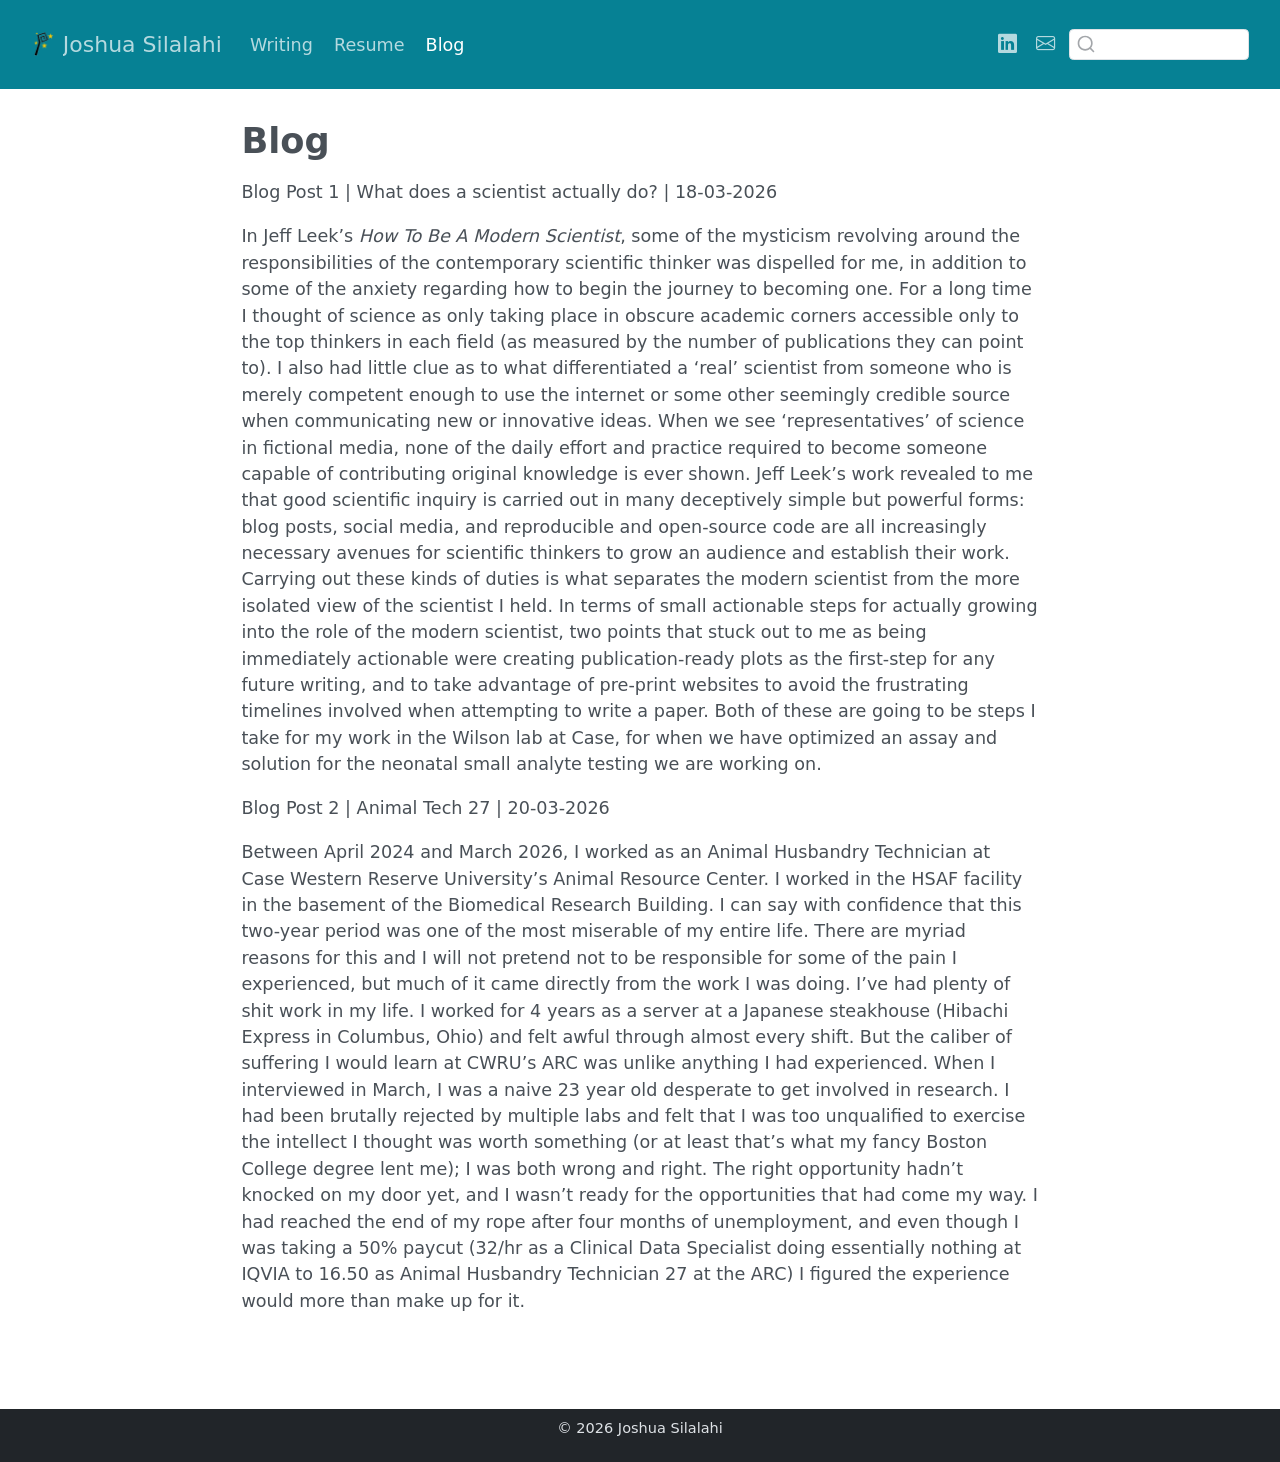
==== docs/blog/index.html @ ff34872b "updating blog test 2" ====
<!DOCTYPE html>
<html xmlns="http://www.w3.org/1999/xhtml" lang="en" xml:lang="en"><head>

<meta charset="utf-8">
<meta name="generator" content="quarto-1.8.25">

<meta name="viewport" content="width=device-width, initial-scale=1.0, user-scalable=yes">


<title>Blog – Joshua Silalahi</title>
<style>
code{white-space: pre-wrap;}
span.smallcaps{font-variant: small-caps;}
div.columns{display: flex; gap: min(4vw, 1.5em);}
div.column{flex: auto; overflow-x: auto;}
div.hanging-indent{margin-left: 1.5em; text-indent: -1.5em;}
ul.task-list{list-style: none;}
ul.task-list li input[type="checkbox"] {
  width: 0.8em;
  margin: 0 0.8em 0.2em -1em; /* quarto-specific, see https://github.com/quarto-dev/quarto-cli/issues/4556 */ 
  vertical-align: middle;
}
</style>


<script src="../site_libs/quarto-nav/quarto-nav.js"></script>
<script src="../site_libs/clipboard/clipboard.min.js"></script>
<script src="../site_libs/quarto-search/autocomplete.umd.js"></script>
<script src="../site_libs/quarto-search/fuse.min.js"></script>
<script src="../site_libs/quarto-search/quarto-search.js"></script>
<meta name="quarto:offset" content="../">
<link href="../img/favicon.png" rel="icon" type="image/png">
<script src="../site_libs/quarto-html/quarto.js" type="module"></script>
<script src="../site_libs/quarto-html/tabsets/tabsets.js" type="module"></script>
<script src="../site_libs/quarto-html/axe/axe-check.js" type="module"></script>
<script src="../site_libs/quarto-html/popper.min.js"></script>
<script src="../site_libs/quarto-html/tippy.umd.min.js"></script>
<script src="../site_libs/quarto-html/anchor.min.js"></script>
<link href="../site_libs/quarto-html/tippy.css" rel="stylesheet">
<link href="../site_libs/quarto-html/quarto-syntax-highlighting-7b89279ff1a6dce999919e0e67d4d9ec.css" rel="stylesheet" id="quarto-text-highlighting-styles">
<script src="../site_libs/bootstrap/bootstrap.min.js"></script>
<link href="../site_libs/bootstrap/bootstrap-icons.css" rel="stylesheet">
<link href="../site_libs/bootstrap/bootstrap-4ec4d6cd9098cdb80ef8710494fec32c.min.css" rel="stylesheet" append-hash="true" id="quarto-bootstrap" data-mode="light">
<script id="quarto-search-options" type="application/json">{
  "location": "navbar",
  "copy-button": false,
  "collapse-after": 3,
  "panel-placement": "end",
  "type": "textbox",
  "limit": 50,
  "keyboard-shortcut": [
    "f",
    "/",
    "s"
  ],
  "language": {
    "search-no-results-text": "No results",
    "search-matching-documents-text": "matching documents",
    "search-copy-link-title": "Copy link to search",
    "search-hide-matches-text": "Hide additional matches",
    "search-more-match-text": "more match in this document",
    "search-more-matches-text": "more matches in this document",
    "search-clear-button-title": "Clear",
    "search-text-placeholder": "",
    "search-detached-cancel-button-title": "Cancel",
    "search-submit-button-title": "Submit",
    "search-label": "Search"
  }
}</script>


</head>

<body class="nav-fixed fullcontent quarto-light">

<div id="quarto-search-results"></div>
  <header id="quarto-header" class="headroom fixed-top">
    <nav class="navbar navbar-expand-lg " data-bs-theme="dark">
      <div class="navbar-container container-fluid">
      <div class="navbar-brand-container mx-auto">
    <a href="../index.html" class="navbar-brand navbar-brand-logo">
    <img src="../img/logo.png" alt="" class="navbar-logo light-content">
    <img src="../img/logo.png" alt="" class="navbar-logo dark-content">
    </a>
    <a class="navbar-brand" href="../index.html">
    <span class="navbar-title">Joshua Silalahi</span>
    </a>
  </div>
            <div id="quarto-search" class="" title="Search"></div>
          <button class="navbar-toggler" type="button" data-bs-toggle="collapse" data-bs-target="#navbarCollapse" aria-controls="navbarCollapse" role="menu" aria-expanded="false" aria-label="Toggle navigation" onclick="if (window.quartoToggleHeadroom) { window.quartoToggleHeadroom(); }">
  <span class="navbar-toggler-icon"></span>
</button>
          <div class="collapse navbar-collapse" id="navbarCollapse">
            <ul class="navbar-nav navbar-nav-scroll me-auto">
  <li class="nav-item">
    <a class="nav-link" href="../writing/index.html"> 
<span class="menu-text">Writing</span></a>
  </li>  
  <li class="nav-item">
    <a class="nav-link" href="../cv/index.html"> 
<span class="menu-text">Resume</span></a>
  </li>  
  <li class="nav-item">
    <a class="nav-link active" href="../blog/index.html" aria-current="page"> 
<span class="menu-text">Blog</span></a>
  </li>  
</ul>
            <ul class="navbar-nav navbar-nav-scroll ms-auto">
  <li class="nav-item compact">
    <a class="nav-link" href="https://www.linkedin.com/in/josh-writes/"> <i class="bi bi-linkedin" role="img">
</i> 
<span class="menu-text"></span></a>
  </li>  
  <li class="nav-item compact">
    <a class="nav-link" href="mailto:jj.silalahi21@gmail.com"> <i class="bi bi-envelope" role="img" aria-label="email">
</i> 
<span class="menu-text"></span></a>
  </li>  
</ul>
          </div> <!-- /navcollapse -->
            <div class="quarto-navbar-tools">
</div>
      </div> <!-- /container-fluid -->
    </nav>
</header>
<!-- content -->
<div id="quarto-content" class="quarto-container page-columns page-rows-contents page-layout-article page-navbar">
<!-- sidebar -->
<!-- margin-sidebar -->
    
<!-- main -->
<main class="content" id="quarto-document-content">

<header id="title-block-header" class="quarto-title-block default">
<div class="quarto-title">
<h1 class="title">Blog</h1>
</div>



<div class="quarto-title-meta">

    
  
    
  </div>
  


</header>


<p>Blog Post 1 | What does a scientist actually do? | 18-03-2026</p>
<p>In Jeff Leek’s <em>How To Be A Modern Scientist</em>, some of the mysticism revolving around the responsibilities of the contemporary scientific thinker was dispelled for me, in addition to some of the anxiety regarding how to begin the journey to becoming one. For a long time I thought of science as only taking place in obscure academic corners accessible only to the top thinkers in each field (as measured by the number of publications they can point to). I also had little clue as to what differentiated a ‘real’ scientist from someone who is merely competent enough to use the internet or some other seemingly credible source when communicating new or innovative ideas. When we see ‘representatives’ of science in fictional media, none of the daily effort and practice required to become someone capable of contributing original knowledge is ever shown. Jeff Leek’s work revealed to me that good scientific inquiry is carried out in many deceptively simple but powerful forms: blog posts, social media, and reproducible and open-source code are all increasingly necessary avenues for scientific thinkers to grow an audience and establish their work. Carrying out these kinds of duties is what separates the modern scientist from the more isolated view of the scientist I held. In terms of small actionable steps for actually growing into the role of the modern scientist, two points that stuck out to me as being immediately actionable were creating publication-ready plots as the first-step for any future writing, and to take advantage of pre-print websites to avoid the frustrating timelines involved when attempting to write a paper. Both of these are going to be steps I take for my work in the Wilson lab at Case, for when we have optimized an assay and solution for the neonatal small analyte testing we are working on.</p>
<p>Blog Post 2 | Animal Tech 27 | 20-03-2026</p>
<p>Between April 2024 and March 2026, I worked as an Animal Husbandry Technician at Case Western Reserve University’s Animal Resource Center. I worked in the HSAF facility in the basement of the Biomedical Research Building. I can say with confidence that this two-year period was one of the most miserable of my entire life. There are myriad reasons for this and I will not pretend not to be responsible for some of the pain I experienced, but much of it came directly from the work I was doing. I’ve had plenty of shit work in my life. I worked for 4 years as a server at a Japanese steakhouse (Hibachi Express in Columbus, Ohio) and felt awful through almost every shift. But the caliber of suffering I would learn at CWRU’s ARC was unlike anything I had experienced. When I interviewed in March, I was a naive 23 year old desperate to get involved in research. I had been brutally rejected by multiple labs and felt that I was too unqualified to exercise the intellect I thought was worth something (or at least that’s what my fancy Boston College degree lent me); I was both wrong and right. The right opportunity hadn’t knocked on my door yet, and I wasn’t ready for the opportunities that had come my way. I had reached the end of my rope after four months of unemployment, and even though I was taking a 50% paycut (32/hr as a Clinical Data Specialist doing essentially nothing at IQVIA to 16.50 as Animal Husbandry Technician 27 at the ARC) I figured the experience would more than make up for it.</p>



</main> <!-- /main -->
<script id="quarto-html-after-body" type="application/javascript">
  window.document.addEventListener("DOMContentLoaded", function (event) {
    const icon = "";
    const anchorJS = new window.AnchorJS();
    anchorJS.options = {
      placement: 'right',
      icon: icon
    };
    anchorJS.add('.anchored');
    const isCodeAnnotation = (el) => {
      for (const clz of el.classList) {
        if (clz.startsWith('code-annotation-')) {                     
          return true;
        }
      }
      return false;
    }
    const onCopySuccess = function(e) {
      // button target
      const button = e.trigger;
      // don't keep focus
      button.blur();
      // flash "checked"
      button.classList.add('code-copy-button-checked');
      var currentTitle = button.getAttribute("title");
      button.setAttribute("title", "Copied!");
      let tooltip;
      if (window.bootstrap) {
        button.setAttribute("data-bs-toggle", "tooltip");
        button.setAttribute("data-bs-placement", "left");
        button.setAttribute("data-bs-title", "Copied!");
        tooltip = new bootstrap.Tooltip(button, 
          { trigger: "manual", 
            customClass: "code-copy-button-tooltip",
            offset: [0, -8]});
        tooltip.show();    
      }
      setTimeout(function() {
        if (tooltip) {
          tooltip.hide();
          button.removeAttribute("data-bs-title");
          button.removeAttribute("data-bs-toggle");
          button.removeAttribute("data-bs-placement");
        }
        button.setAttribute("title", currentTitle);
        button.classList.remove('code-copy-button-checked');
      }, 1000);
      // clear code selection
      e.clearSelection();
    }
    const getTextToCopy = function(trigger) {
      const outerScaffold = trigger.parentElement.cloneNode(true);
      const codeEl = outerScaffold.querySelector('code');
      for (const childEl of codeEl.children) {
        if (isCodeAnnotation(childEl)) {
          childEl.remove();
        }
      }
      return codeEl.innerText;
    }
    const clipboard = new window.ClipboardJS('.code-copy-button:not([data-in-quarto-modal])', {
      text: getTextToCopy
    });
    clipboard.on('success', onCopySuccess);
    if (window.document.getElementById('quarto-embedded-source-code-modal')) {
      const clipboardModal = new window.ClipboardJS('.code-copy-button[data-in-quarto-modal]', {
        text: getTextToCopy,
        container: window.document.getElementById('quarto-embedded-source-code-modal')
      });
      clipboardModal.on('success', onCopySuccess);
    }
      var localhostRegex = new RegExp(/^(?:http|https):\/\/localhost\:?[0-9]*\//);
      var mailtoRegex = new RegExp(/^mailto:/);
        var filterRegex = new RegExp('/' + window.location.host + '/');
      var isInternal = (href) => {
          return filterRegex.test(href) || localhostRegex.test(href) || mailtoRegex.test(href);
      }
      // Inspect non-navigation links and adorn them if external
     var links = window.document.querySelectorAll('a[href]:not(.nav-link):not(.navbar-brand):not(.toc-action):not(.sidebar-link):not(.sidebar-item-toggle):not(.pagination-link):not(.no-external):not([aria-hidden]):not(.dropdown-item):not(.quarto-navigation-tool):not(.about-link)');
      for (var i=0; i<links.length; i++) {
        const link = links[i];
        if (!isInternal(link.href)) {
          // undo the damage that might have been done by quarto-nav.js in the case of
          // links that we want to consider external
          if (link.dataset.originalHref !== undefined) {
            link.href = link.dataset.originalHref;
          }
        }
      }
    function tippyHover(el, contentFn, onTriggerFn, onUntriggerFn) {
      const config = {
        allowHTML: true,
        maxWidth: 500,
        delay: 100,
        arrow: false,
        appendTo: function(el) {
            return el.parentElement;
        },
        interactive: true,
        interactiveBorder: 10,
        theme: 'quarto',
        placement: 'bottom-start',
      };
      if (contentFn) {
        config.content = contentFn;
      }
      if (onTriggerFn) {
        config.onTrigger = onTriggerFn;
      }
      if (onUntriggerFn) {
        config.onUntrigger = onUntriggerFn;
      }
      window.tippy(el, config); 
    }
    const noterefs = window.document.querySelectorAll('a[role="doc-noteref"]');
    for (var i=0; i<noterefs.length; i++) {
      const ref = noterefs[i];
      tippyHover(ref, function() {
        // use id or data attribute instead here
        let href = ref.getAttribute('data-footnote-href') || ref.getAttribute('href');
        try { href = new URL(href).hash; } catch {}
        const id = href.replace(/^#\/?/, "");
        const note = window.document.getElementById(id);
        if (note) {
          return note.innerHTML;
        } else {
          return "";
        }
      });
    }
    const xrefs = window.document.querySelectorAll('a.quarto-xref');
    const processXRef = (id, note) => {
      // Strip column container classes
      const stripColumnClz = (el) => {
        el.classList.remove("page-full", "page-columns");
        if (el.children) {
          for (const child of el.children) {
            stripColumnClz(child);
          }
        }
      }
      stripColumnClz(note)
      if (id === null || id.startsWith('sec-')) {
        // Special case sections, only their first couple elements
        const container = document.createElement("div");
        if (note.children && note.children.length > 2) {
          container.appendChild(note.children[0].cloneNode(true));
          for (let i = 1; i < note.children.length; i++) {
            const child = note.children[i];
            if (child.tagName === "P" && child.innerText === "") {
              continue;
            } else {
              container.appendChild(child.cloneNode(true));
              break;
            }
          }
          if (window.Quarto?.typesetMath) {
            window.Quarto.typesetMath(container);
          }
          return container.innerHTML
        } else {
          if (window.Quarto?.typesetMath) {
            window.Quarto.typesetMath(note);
          }
          return note.innerHTML;
        }
      } else {
        // Remove any anchor links if they are present
        const anchorLink = note.querySelector('a.anchorjs-link');
        if (anchorLink) {
          anchorLink.remove();
        }
        if (window.Quarto?.typesetMath) {
          window.Quarto.typesetMath(note);
        }
        if (note.classList.contains("callout")) {
          return note.outerHTML;
        } else {
          return note.innerHTML;
        }
      }
    }
    for (var i=0; i<xrefs.length; i++) {
      const xref = xrefs[i];
      tippyHover(xref, undefined, function(instance) {
        instance.disable();
        let url = xref.getAttribute('href');
        let hash = undefined; 
        if (url.startsWith('#')) {
          hash = url;
        } else {
          try { hash = new URL(url).hash; } catch {}
        }
        if (hash) {
          const id = hash.replace(/^#\/?/, "");
          const note = window.document.getElementById(id);
          if (note !== null) {
            try {
              const html = processXRef(id, note.cloneNode(true));
              instance.setContent(html);
            } finally {
              instance.enable();
              instance.show();
            }
          } else {
            // See if we can fetch this
            fetch(url.split('#')[0])
            .then(res => res.text())
            .then(html => {
              const parser = new DOMParser();
              const htmlDoc = parser.parseFromString(html, "text/html");
              const note = htmlDoc.getElementById(id);
              if (note !== null) {
                const html = processXRef(id, note);
                instance.setContent(html);
              } 
            }).finally(() => {
              instance.enable();
              instance.show();
            });
          }
        } else {
          // See if we can fetch a full url (with no hash to target)
          // This is a special case and we should probably do some content thinning / targeting
          fetch(url)
          .then(res => res.text())
          .then(html => {
            const parser = new DOMParser();
            const htmlDoc = parser.parseFromString(html, "text/html");
            const note = htmlDoc.querySelector('main.content');
            if (note !== null) {
              // This should only happen for chapter cross references
              // (since there is no id in the URL)
              // remove the first header
              if (note.children.length > 0 && note.children[0].tagName === "HEADER") {
                note.children[0].remove();
              }
              const html = processXRef(null, note);
              instance.setContent(html);
            } 
          }).finally(() => {
            instance.enable();
            instance.show();
          });
        }
      }, function(instance) {
      });
    }
        let selectedAnnoteEl;
        const selectorForAnnotation = ( cell, annotation) => {
          let cellAttr = 'data-code-cell="' + cell + '"';
          let lineAttr = 'data-code-annotation="' +  annotation + '"';
          const selector = 'span[' + cellAttr + '][' + lineAttr + ']';
          return selector;
        }
        const selectCodeLines = (annoteEl) => {
          const doc = window.document;
          const targetCell = annoteEl.getAttribute("data-target-cell");
          const targetAnnotation = annoteEl.getAttribute("data-target-annotation");
          const annoteSpan = window.document.querySelector(selectorForAnnotation(targetCell, targetAnnotation));
          const lines = annoteSpan.getAttribute("data-code-lines").split(",");
          const lineIds = lines.map((line) => {
            return targetCell + "-" + line;
          })
          let top = null;
          let height = null;
          let parent = null;
          if (lineIds.length > 0) {
              //compute the position of the single el (top and bottom and make a div)
              const el = window.document.getElementById(lineIds[0]);
              top = el.offsetTop;
              height = el.offsetHeight;
              parent = el.parentElement.parentElement;
            if (lineIds.length > 1) {
              const lastEl = window.document.getElementById(lineIds[lineIds.length - 1]);
              const bottom = lastEl.offsetTop + lastEl.offsetHeight;
              height = bottom - top;
            }
            if (top !== null && height !== null && parent !== null) {
              // cook up a div (if necessary) and position it 
              let div = window.document.getElementById("code-annotation-line-highlight");
              if (div === null) {
                div = window.document.createElement("div");
                div.setAttribute("id", "code-annotation-line-highlight");
                div.style.position = 'absolute';
                parent.appendChild(div);
              }
              div.style.top = top - 2 + "px";
              div.style.height = height + 4 + "px";
              div.style.left = 0;
              let gutterDiv = window.document.getElementById("code-annotation-line-highlight-gutter");
              if (gutterDiv === null) {
                gutterDiv = window.document.createElement("div");
                gutterDiv.setAttribute("id", "code-annotation-line-highlight-gutter");
                gutterDiv.style.position = 'absolute';
                const codeCell = window.document.getElementById(targetCell);
                const gutter = codeCell.querySelector('.code-annotation-gutter');
                gutter.appendChild(gutterDiv);
              }
              gutterDiv.style.top = top - 2 + "px";
              gutterDiv.style.height = height + 4 + "px";
            }
            selectedAnnoteEl = annoteEl;
          }
        };
        const unselectCodeLines = () => {
          const elementsIds = ["code-annotation-line-highlight", "code-annotation-line-highlight-gutter"];
          elementsIds.forEach((elId) => {
            const div = window.document.getElementById(elId);
            if (div) {
              div.remove();
            }
          });
          selectedAnnoteEl = undefined;
        };
          // Handle positioning of the toggle
      window.addEventListener(
        "resize",
        throttle(() => {
          elRect = undefined;
          if (selectedAnnoteEl) {
            selectCodeLines(selectedAnnoteEl);
          }
        }, 10)
      );
      function throttle(fn, ms) {
      let throttle = false;
      let timer;
        return (...args) => {
          if(!throttle) { // first call gets through
              fn.apply(this, args);
              throttle = true;
          } else { // all the others get throttled
              if(timer) clearTimeout(timer); // cancel #2
              timer = setTimeout(() => {
                fn.apply(this, args);
                timer = throttle = false;
              }, ms);
          }
        };
      }
        // Attach click handler to the DT
        const annoteDls = window.document.querySelectorAll('dt[data-target-cell]');
        for (const annoteDlNode of annoteDls) {
          annoteDlNode.addEventListener('click', (event) => {
            const clickedEl = event.target;
            if (clickedEl !== selectedAnnoteEl) {
              unselectCodeLines();
              const activeEl = window.document.querySelector('dt[data-target-cell].code-annotation-active');
              if (activeEl) {
                activeEl.classList.remove('code-annotation-active');
              }
              selectCodeLines(clickedEl);
              clickedEl.classList.add('code-annotation-active');
            } else {
              // Unselect the line
              unselectCodeLines();
              clickedEl.classList.remove('code-annotation-active');
            }
          });
        }
    const findCites = (el) => {
      const parentEl = el.parentElement;
      if (parentEl) {
        const cites = parentEl.dataset.cites;
        if (cites) {
          return {
            el,
            cites: cites.split(' ')
          };
        } else {
          return findCites(el.parentElement)
        }
      } else {
        return undefined;
      }
    };
    var bibliorefs = window.document.querySelectorAll('a[role="doc-biblioref"]');
    for (var i=0; i<bibliorefs.length; i++) {
      const ref = bibliorefs[i];
      const citeInfo = findCites(ref);
      if (citeInfo) {
        tippyHover(citeInfo.el, function() {
          var popup = window.document.createElement('div');
          citeInfo.cites.forEach(function(cite) {
            var citeDiv = window.document.createElement('div');
            citeDiv.classList.add('hanging-indent');
            citeDiv.classList.add('csl-entry');
            var biblioDiv = window.document.getElementById('ref-' + cite);
            if (biblioDiv) {
              citeDiv.innerHTML = biblioDiv.innerHTML;
            }
            popup.appendChild(citeDiv);
          });
          return popup.innerHTML;
        });
      }
    }
  });
  </script>
</div> <!-- /content -->
<footer class="footer">
  <div class="nav-footer">
    <div class="nav-footer-left">
      &nbsp;
    </div>   
    <div class="nav-footer-center">
<p><span>© 2026 Joshua Silalahi</span></p>
</div>
    <div class="nav-footer-right">
      &nbsp;
    </div>
  </div>
</footer>




</body></html>
---- docs/site_libs/quarto-html/tippy.css ----
.tippy-box[data-animation=fade][data-state=hidden]{opacity:0}[data-tippy-root]{max-width:calc(100vw - 10px)}.tippy-box{position:relative;background-color:#333;color:#fff;border-radius:4px;font-size:14px;line-height:1.4;white-space:normal;outline:0;transition-property:transform,visibility,opacity}.tippy-box[data-placement^=top]>.tippy-arrow{bottom:0}.tippy-box[data-placement^=top]>.tippy-arrow:before{bottom:-7px;left:0;border-width:8px 8px 0;border-top-color:initial;transform-origin:center top}.tippy-box[data-placement^=bottom]>.tippy-arrow{top:0}.tippy-box[data-placement^=bottom]>.tippy-arrow:before{top:-7px;left:0;border-width:0 8px 8px;border-bottom-color:initial;transform-origin:center bottom}.tippy-box[data-placement^=left]>.tippy-arrow{right:0}.tippy-box[data-placement^=left]>.tippy-arrow:before{border-width:8px 0 8px 8px;border-left-color:initial;right:-7px;transform-origin:center left}.tippy-box[data-placement^=right]>.tippy-arrow{left:0}.tippy-box[data-placement^=right]>.tippy-arrow:before{left:-7px;border-width:8px 8px 8px 0;border-right-color:initial;transform-origin:center right}.tippy-box[data-inertia][data-state=visible]{transition-timing-function:cubic-bezier(.54,1.5,.38,1.11)}.tippy-arrow{width:16px;height:16px;color:#333}.tippy-arrow:before{content:"";position:absolute;border-color:transparent;border-style:solid}.tippy-content{position:relative;padding:5px 9px;z-index:1}
---- docs/site_libs/quarto-html/quarto-syntax-highlighting-7b89279ff1a6dce999919e0e67d4d9ec.css ----
/* quarto syntax highlight colors */
:root {
  --quarto-hl-ot-color: #003B4F;
  --quarto-hl-at-color: #657422;
  --quarto-hl-ss-color: #20794D;
  --quarto-hl-an-color: #5E5E5E;
  --quarto-hl-fu-color: #4758AB;
  --quarto-hl-st-color: #20794D;
  --quarto-hl-cf-color: #003B4F;
  --quarto-hl-op-color: #5E5E5E;
  --quarto-hl-er-color: #AD0000;
  --quarto-hl-bn-color: #AD0000;
  --quarto-hl-al-color: #AD0000;
  --quarto-hl-va-color: #111111;
  --quarto-hl-bu-color: inherit;
  --quarto-hl-ex-color: inherit;
  --quarto-hl-pp-color: #AD0000;
  --quarto-hl-in-color: #5E5E5E;
  --quarto-hl-vs-color: #20794D;
  --quarto-hl-wa-color: #5E5E5E;
  --quarto-hl-do-color: #5E5E5E;
  --quarto-hl-im-color: #00769E;
  --quarto-hl-ch-color: #20794D;
  --quarto-hl-dt-color: #AD0000;
  --quarto-hl-fl-color: #AD0000;
  --quarto-hl-co-color: #5E5E5E;
  --quarto-hl-cv-color: #5E5E5E;
  --quarto-hl-cn-color: #8f5902;
  --quarto-hl-sc-color: #5E5E5E;
  --quarto-hl-dv-color: #AD0000;
  --quarto-hl-kw-color: #003B4F;
}

/* other quarto variables */
:root {
  --quarto-font-monospace: SFMono-Regular, Menlo, Monaco, Consolas, "Liberation Mono", "Courier New", monospace;
}

/* syntax highlight based on Pandoc's rules */
pre > code.sourceCode > span {
  color: #003B4F;
}

code.sourceCode > span {
  color: #003B4F;
}

div.sourceCode,
div.sourceCode pre.sourceCode {
  color: #003B4F;
}

/* Normal */
code span {
  color: #003B4F;
}

/* Alert */
code span.al {
  color: #AD0000;
  font-style: inherit;
}

/* Annotation */
code span.an {
  color: #5E5E5E;
  font-style: inherit;
}

/* Attribute */
code span.at {
  color: #657422;
  font-style: inherit;
}

/* BaseN */
code span.bn {
  color: #AD0000;
  font-style: inherit;
}

/* BuiltIn */
code span.bu {
  font-style: inherit;
}

/* ControlFlow */
code span.cf {
  color: #003B4F;
  font-weight: bold;
  font-style: inherit;
}

/* Char */
code span.ch {
  color: #20794D;
  font-style: inherit;
}

/* Constant */
code span.cn {
  color: #8f5902;
  font-style: inherit;
}

/* Comment */
code span.co {
  color: #5E5E5E;
  font-style: inherit;
}

/* CommentVar */
code span.cv {
  color: #5E5E5E;
  font-style: italic;
}

/* Documentation */
code span.do {
  color: #5E5E5E;
  font-style: italic;
}

/* DataType */
code span.dt {
  color: #AD0000;
  font-style: inherit;
}

/* DecVal */
code span.dv {
  color: #AD0000;
  font-style: inherit;
}

/* Error */
code span.er {
  color: #AD0000;
  font-style: inherit;
}

/* Extension */
code span.ex {
  font-style: inherit;
}

/* Float */
code span.fl {
  color: #AD0000;
  font-style: inherit;
}

/* Function */
code span.fu {
  color: #4758AB;
  font-style: inherit;
}

/* Import */
code span.im {
  color: #00769E;
  font-style: inherit;
}

/* Information */
code span.in {
  color: #5E5E5E;
  font-style: inherit;
}

/* Keyword */
code span.kw {
  color: #003B4F;
  font-weight: bold;
  font-style: inherit;
}

/* Operator */
code span.op {
  color: #5E5E5E;
  font-style: inherit;
}

/* Other */
code span.ot {
  color: #003B4F;
  font-style: inherit;
}

/* Preprocessor */
code span.pp {
  color: #AD0000;
  font-style: inherit;
}

/* SpecialChar */
code span.sc {
  color: #5E5E5E;
  font-style: inherit;
}

/* SpecialString */
code span.ss {
  color: #20794D;
  font-style: inherit;
}

/* String */
code span.st {
  color: #20794D;
  font-style: inherit;
}

/* Variable */
code span.va {
  color: #111111;
  font-style: inherit;
}

/* VerbatimString */
code span.vs {
  color: #20794D;
  font-style: inherit;
}

/* Warning */
code span.wa {
  color: #5E5E5E;
  font-style: italic;
}

.prevent-inlining {
  content: "</";
}

/*# sourceMappingURL=3944bc705cfaf4c80e56f77c5205168a.css.map */
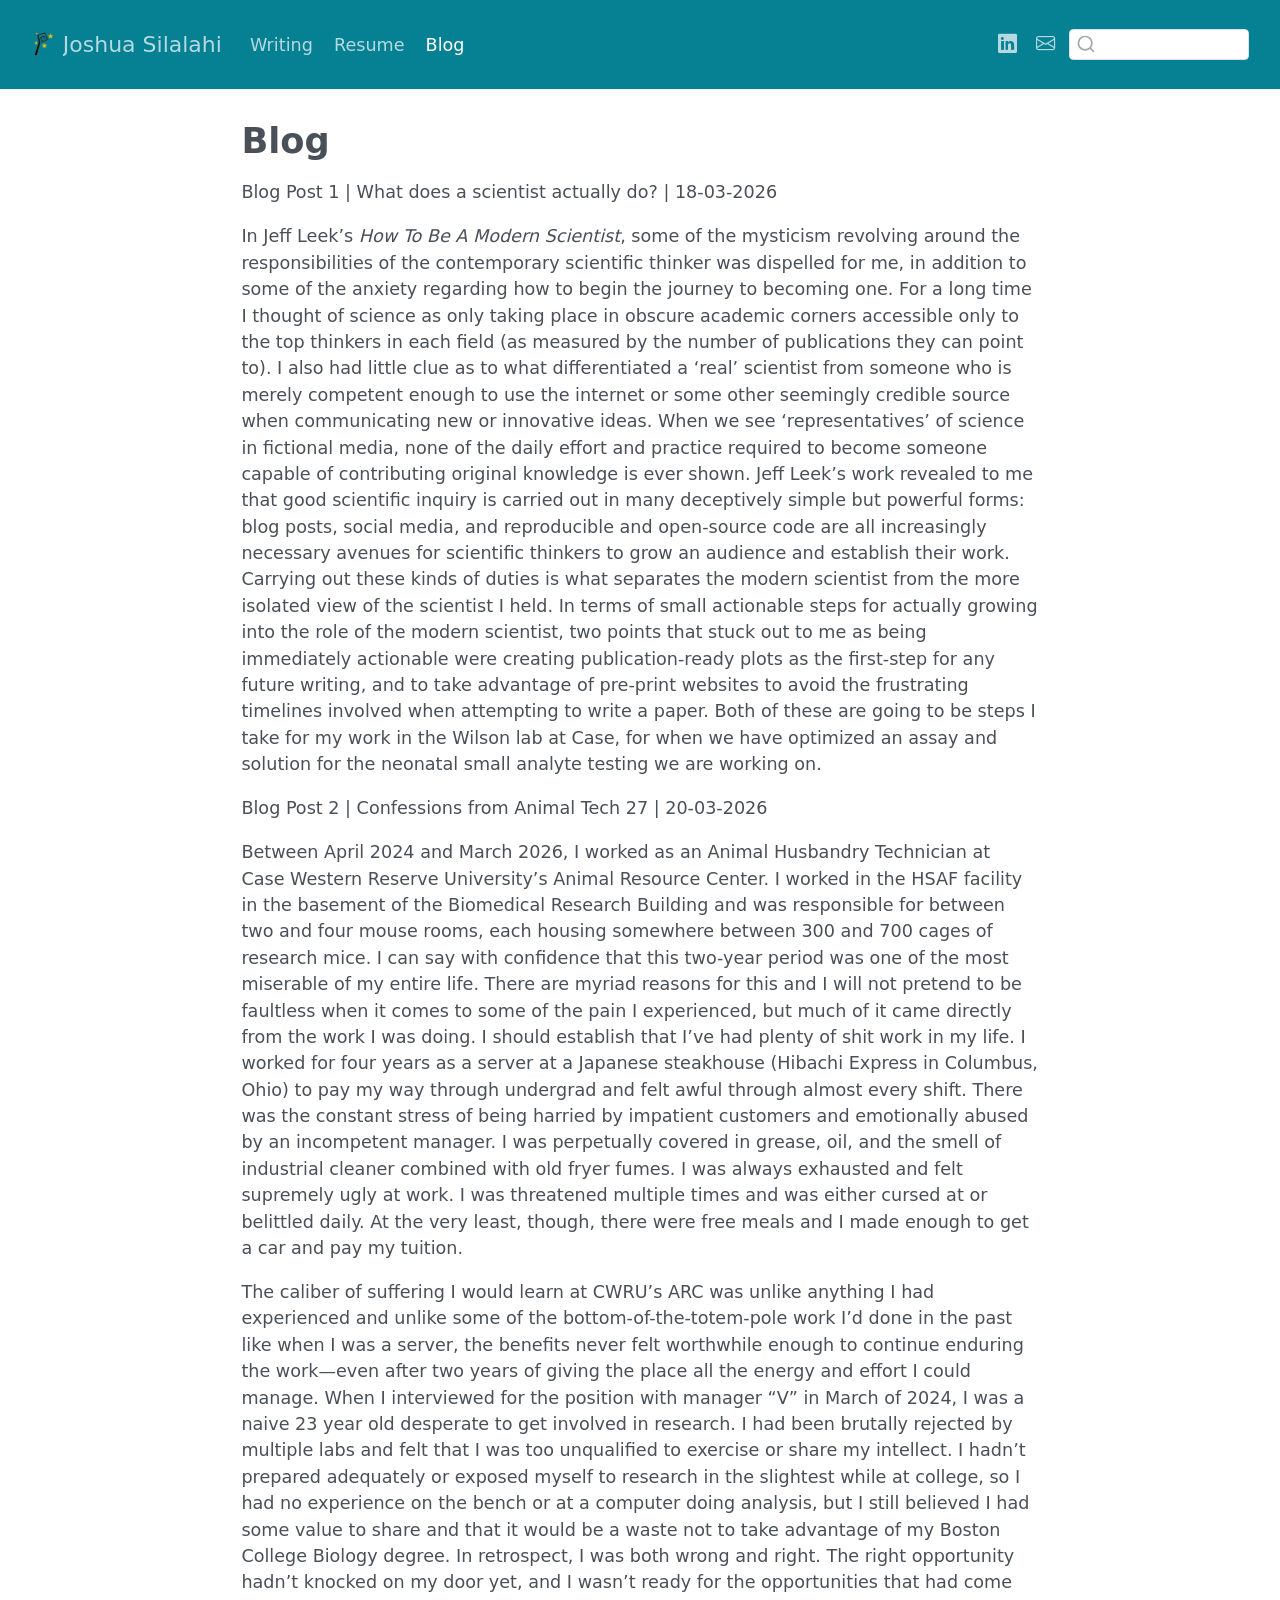
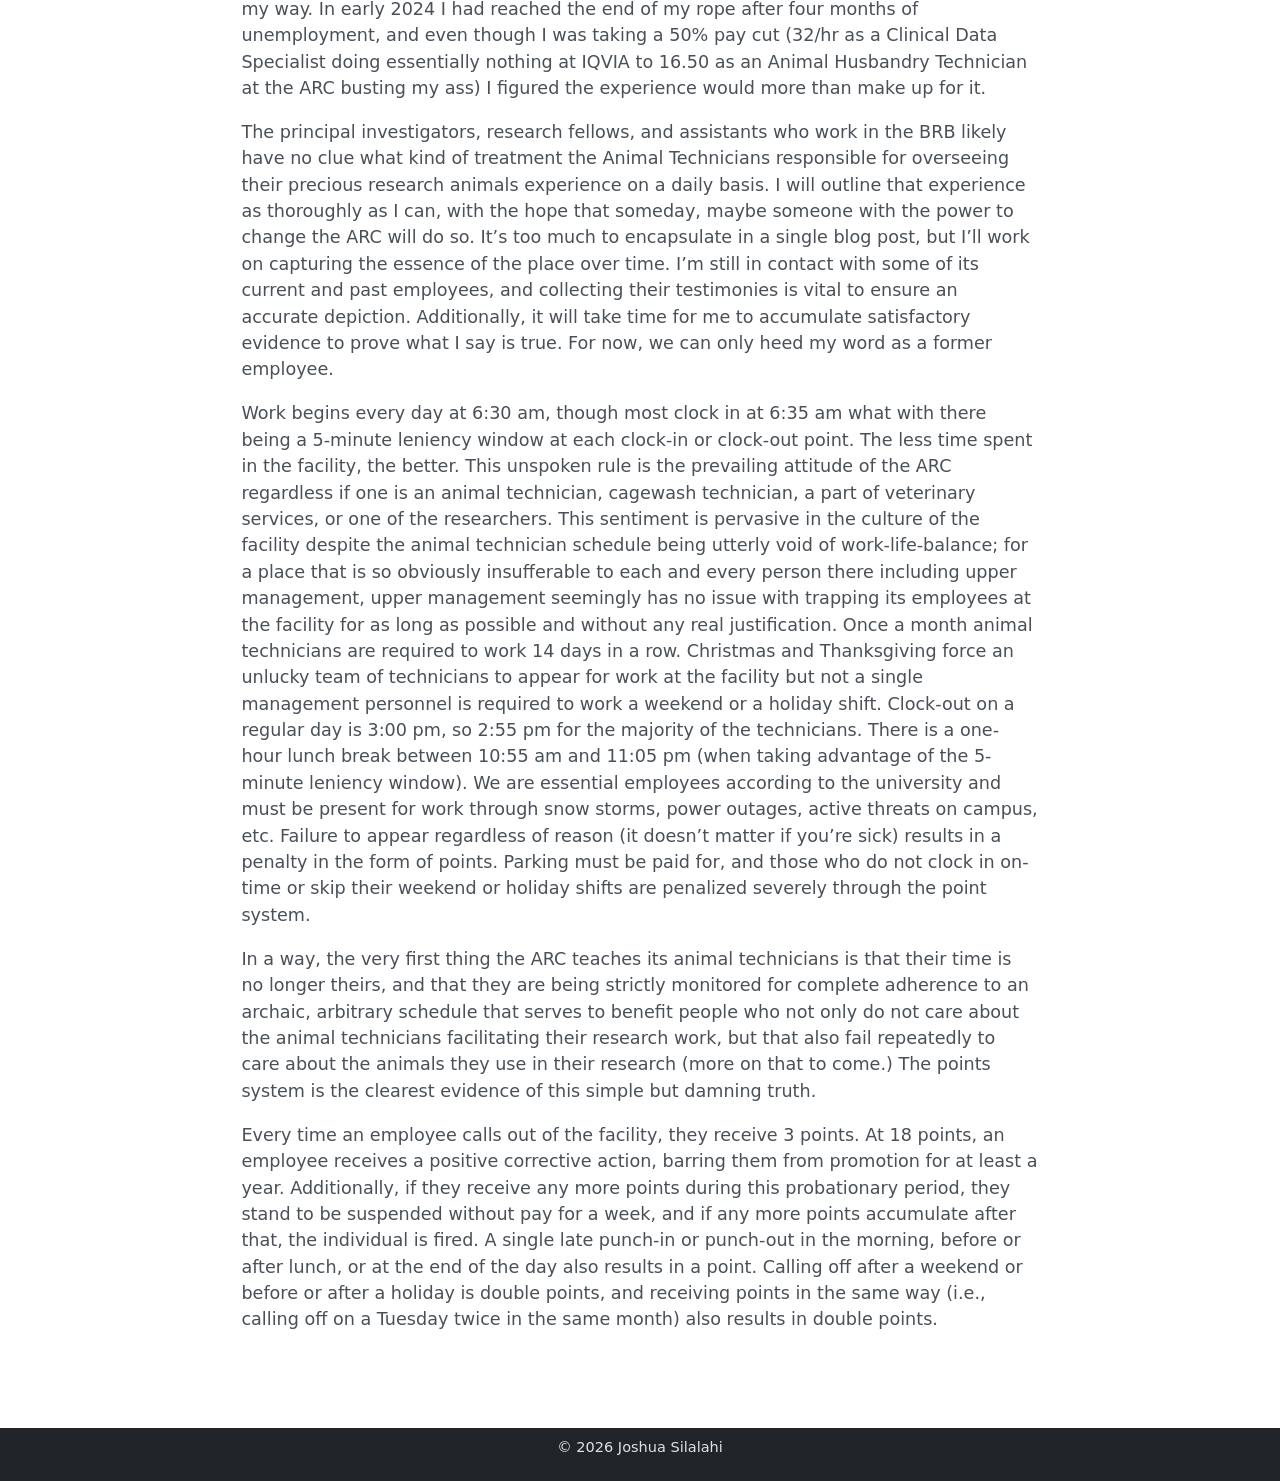
==== commit 3384cd92: "updated blog post 2" ====
--- a/docs/blog/index.html
+++ b/docs/blog/index.html
@@ -152,8 +152,13 @@
 
 <p>Blog Post 1 | What does a scientist actually do? | 18-03-2026</p>
 <p>In Jeff Leek’s <em>How To Be A Modern Scientist</em>, some of the mysticism revolving around the responsibilities of the contemporary scientific thinker was dispelled for me, in addition to some of the anxiety regarding how to begin the journey to becoming one. For a long time I thought of science as only taking place in obscure academic corners accessible only to the top thinkers in each field (as measured by the number of publications they can point to). I also had little clue as to what differentiated a ‘real’ scientist from someone who is merely competent enough to use the internet or some other seemingly credible source when communicating new or innovative ideas. When we see ‘representatives’ of science in fictional media, none of the daily effort and practice required to become someone capable of contributing original knowledge is ever shown. Jeff Leek’s work revealed to me that good scientific inquiry is carried out in many deceptively simple but powerful forms: blog posts, social media, and reproducible and open-source code are all increasingly necessary avenues for scientific thinkers to grow an audience and establish their work. Carrying out these kinds of duties is what separates the modern scientist from the more isolated view of the scientist I held. In terms of small actionable steps for actually growing into the role of the modern scientist, two points that stuck out to me as being immediately actionable were creating publication-ready plots as the first-step for any future writing, and to take advantage of pre-print websites to avoid the frustrating timelines involved when attempting to write a paper. Both of these are going to be steps I take for my work in the Wilson lab at Case, for when we have optimized an assay and solution for the neonatal small analyte testing we are working on.</p>
-<p>Blog Post 2 | Animal Tech 27 | 20-03-2026</p>
-<p>Between April 2024 and March 2026, I worked as an Animal Husbandry Technician at Case Western Reserve University’s Animal Resource Center. I worked in the HSAF facility in the basement of the Biomedical Research Building. I can say with confidence that this two-year period was one of the most miserable of my entire life. There are myriad reasons for this and I will not pretend not to be responsible for some of the pain I experienced, but much of it came directly from the work I was doing. I’ve had plenty of shit work in my life. I worked for 4 years as a server at a Japanese steakhouse (Hibachi Express in Columbus, Ohio) and felt awful through almost every shift. But the caliber of suffering I would learn at CWRU’s ARC was unlike anything I had experienced. When I interviewed in March, I was a naive 23 year old desperate to get involved in research. I had been brutally rejected by multiple labs and felt that I was too unqualified to exercise the intellect I thought was worth something (or at least that’s what my fancy Boston College degree lent me); I was both wrong and right. The right opportunity hadn’t knocked on my door yet, and I wasn’t ready for the opportunities that had come my way. I had reached the end of my rope after four months of unemployment, and even though I was taking a 50% paycut (32/hr as a Clinical Data Specialist doing essentially nothing at IQVIA to 16.50 as Animal Husbandry Technician 27 at the ARC) I figured the experience would more than make up for it.</p>
+<p>Blog Post 2 | Confessions from Animal Tech 27 | 20-03-2026</p>
+<p>Between April 2024 and March 2026, I worked as an Animal Husbandry Technician at Case Western Reserve University’s Animal Resource Center. I worked in the HSAF facility in the basement of the Biomedical Research Building and was responsible for between two and four mouse rooms, each housing somewhere between 300 and 700 cages of research mice. I can say with confidence that this two-year period was one of the most miserable of my entire life. There are myriad reasons for this and I will not pretend to be faultless when it comes to some of the pain I experienced, but much of it came directly from the work I was doing. I should establish that I’ve had plenty of shit work in my life. I worked for four years as a server at a Japanese steakhouse (Hibachi Express in Columbus, Ohio) to pay my way through undergrad and felt awful through almost every shift. There was the constant stress of being harried by impatient customers and emotionally abused by an incompetent manager. I was perpetually covered in grease, oil, and the smell of industrial cleaner combined with old fryer fumes. I was always exhausted and felt supremely ugly at work. I was threatened multiple times and was either cursed at or belittled daily. At the very least, though, there were free meals and I made enough to get a car and pay my tuition.</p>
+<p>The caliber of suffering I would learn at CWRU’s ARC was unlike anything I had experienced and unlike some of the bottom-of-the-totem-pole work I’d done in the past like when I was a server, the benefits never felt worthwhile enough to continue enduring the work—even after two years of giving the place all the energy and effort I could manage. When I interviewed for the position with manager “V” in March of 2024, I was a naive 23 year old desperate to get involved in research. I had been brutally rejected by multiple labs and felt that I was too unqualified to exercise or share my intellect. I hadn’t prepared adequately or exposed myself to research in the slightest while at college, so I had no experience on the bench or at a computer doing analysis, but I still believed I had some value to share and that it would be a waste not to take advantage of my Boston College Biology degree. In retrospect, I was both wrong and right. The right opportunity hadn’t knocked on my door yet, and I wasn’t ready for the opportunities that had come my way. In early 2024 I had reached the end of my rope after four months of unemployment, and even though I was taking a 50% pay cut (32/hr as a Clinical Data Specialist doing essentially nothing at IQVIA to 16.50 as an Animal Husbandry Technician at the ARC busting my ass) I figured the experience would more than make up for it.</p>
+<p>The principal investigators, research fellows, and assistants who work in the BRB likely have no clue what kind of treatment the Animal Technicians responsible for overseeing their precious research animals experience on a daily basis. I will outline that experience as thoroughly as I can, with the hope that someday, maybe someone with the power to change the ARC will do so. It’s too much to encapsulate in a single blog post, but I’ll work on capturing the essence of the place over time. I’m still in contact with some of its current and past employees, and collecting their testimonies is vital to ensure an accurate depiction. Additionally, it will take time for me to accumulate satisfactory evidence to prove what I say is true. For now, we can only heed my word as a former employee.</p>
+<p>Work begins every day at 6:30 am, though most clock in at 6:35 am what with there being a 5-minute leniency window at each clock-in or clock-out point. The less time spent in the facility, the better. This unspoken rule is the prevailing attitude of the ARC regardless if one is an animal technician, cagewash technician, a part of veterinary services, or one of the researchers. This sentiment is pervasive in the culture of the facility despite the animal technician schedule being utterly void of work-life-balance; for a place that is so obviously insufferable to each and every person there including upper management, upper management seemingly has no issue with trapping its employees at the facility for as long as possible and without any real justification. Once a month animal technicians are required to work 14 days in a row. Christmas and Thanksgiving force an unlucky team of technicians to appear for work at the facility but not a single management personnel is required to work a weekend or a holiday shift. Clock-out on a regular day is 3:00 pm, so 2:55 pm for the majority of the technicians. There is a one-hour lunch break between 10:55 am and 11:05 pm (when taking advantage of the 5-minute leniency window). We are essential employees according to the university and must be present for work through snow storms, power outages, active threats on campus, etc. Failure to appear regardless of reason (it doesn’t matter if you’re sick) results in a penalty in the form of points. Parking must be paid for, and those who do not clock in on-time or skip their weekend or holiday shifts are penalized severely through the point system.</p>
+<p>In a way, the very first thing the ARC teaches its animal technicians is that their time is no longer theirs, and that they are being strictly monitored for complete adherence to an archaic, arbitrary schedule that serves to benefit people who not only do not care about the animal technicians facilitating their research work, but that also fail repeatedly to care about the animals they use in their research (more on that to come.) The points system is the clearest evidence of this simple but damning truth.</p>
+<p>Every time an employee calls out of the facility, they receive 3 points. At 18 points, an employee receives a positive corrective action, barring them from promotion for at least a year. Additionally, if they receive any more points during this probationary period, they stand to be suspended without pay for a week, and if any more points accumulate after that, the individual is fired. A single late punch-in or punch-out in the morning, before or after lunch, or at the end of the day also results in a point. Calling off after a weekend or before or after a holiday is double points, and receiving points in the same way (i.e., calling off on a Tuesday twice in the same month) also results in double points.</p>
 
 
 
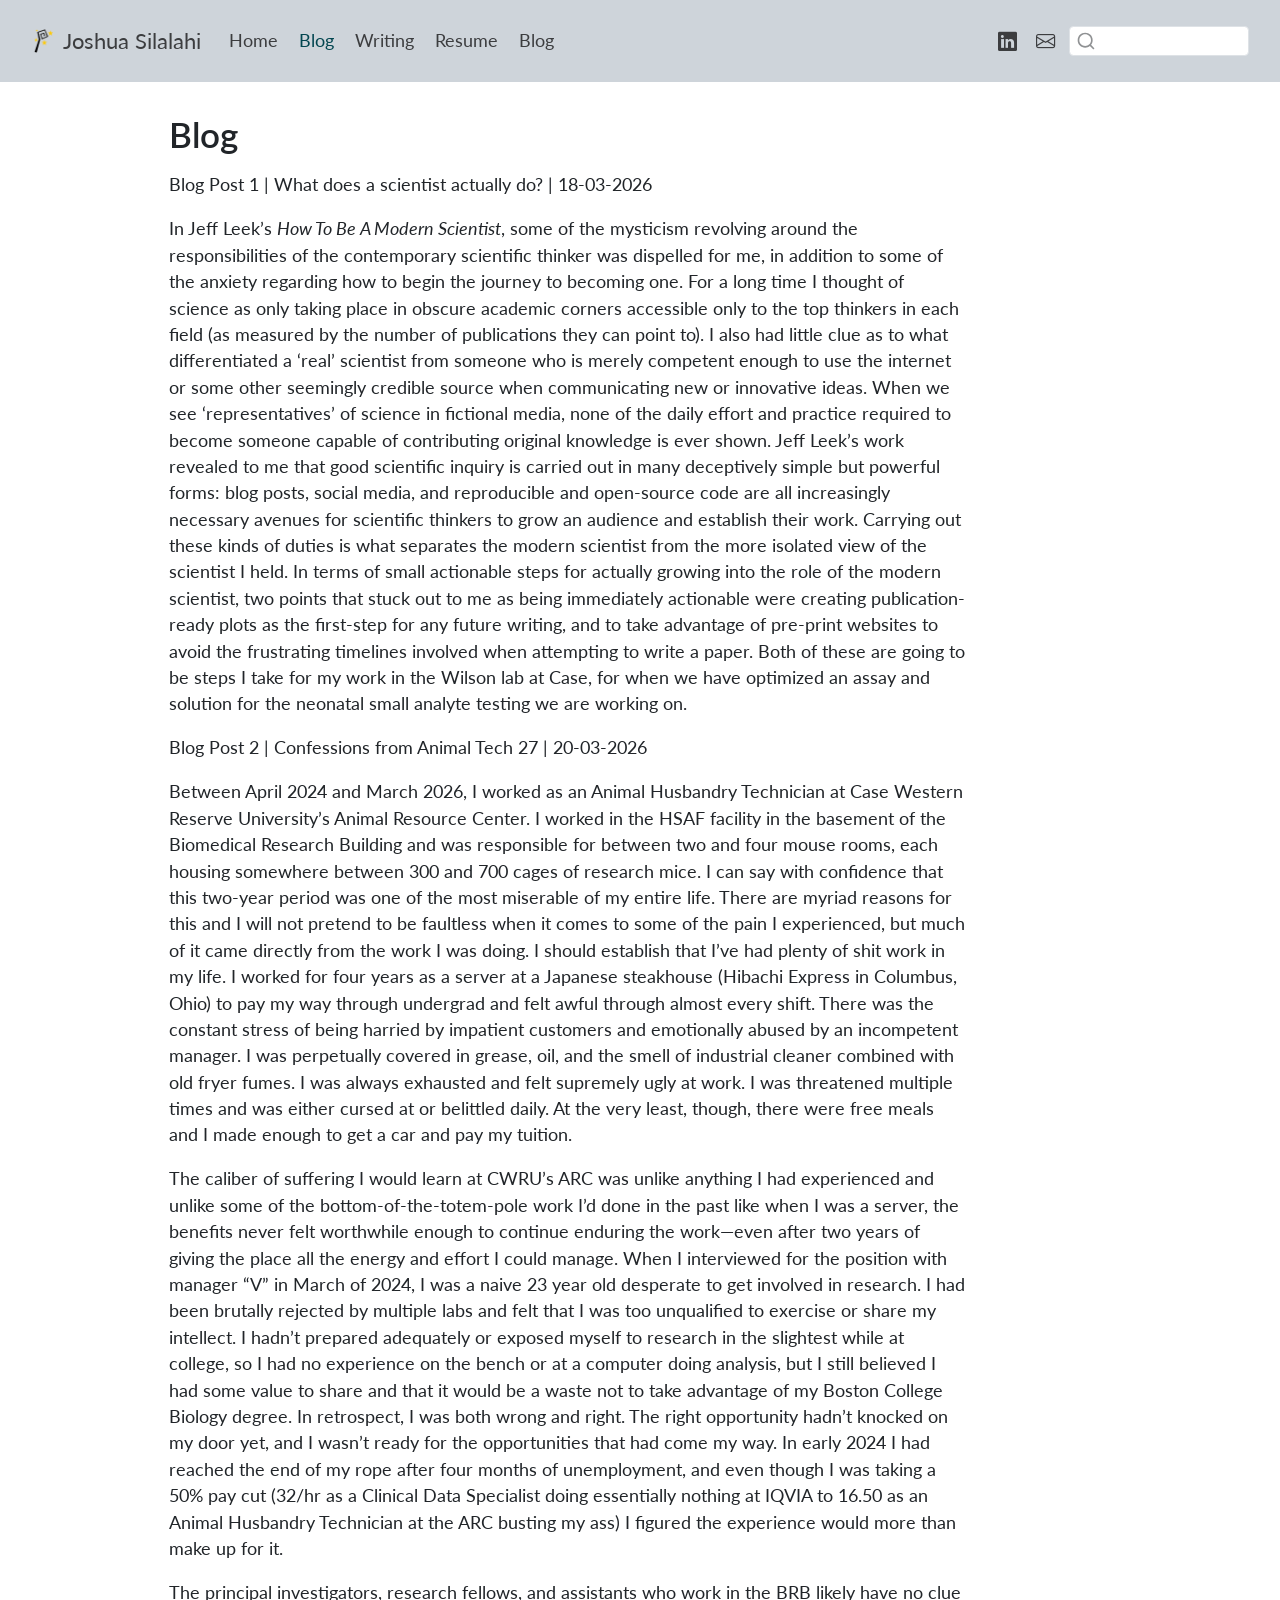
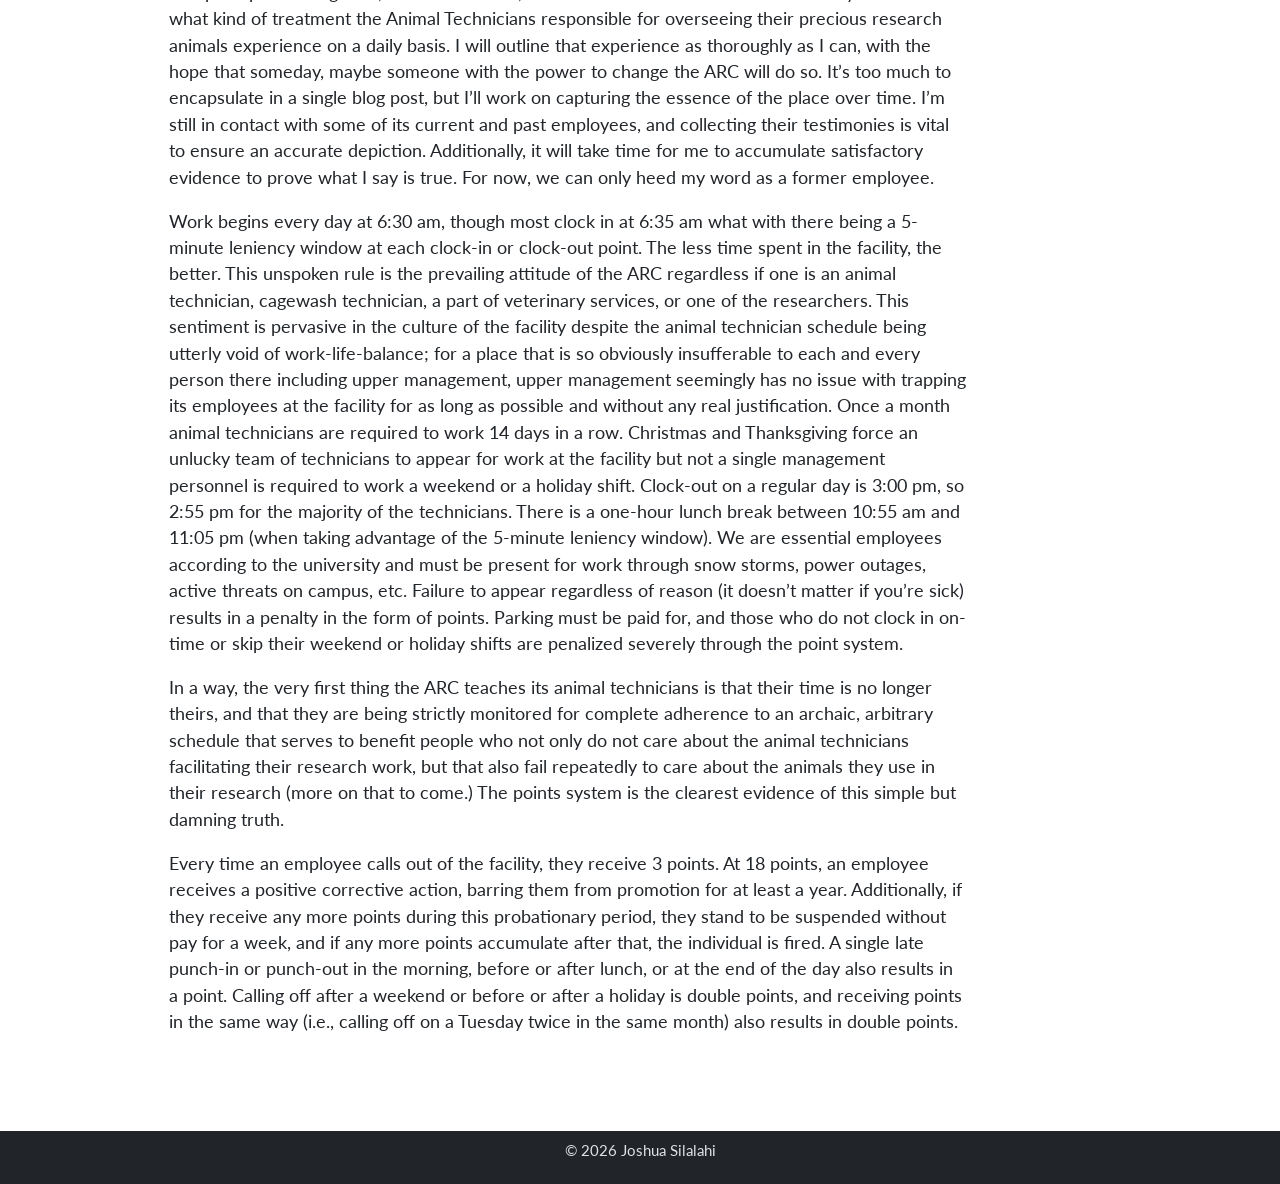
==== commit b363d3c8: "some website changes" ====
--- a/docs/blog/index.html
+++ b/docs/blog/index.html
@@ -40,7 +40,7 @@
 <link href="../site_libs/quarto-html/quarto-syntax-highlighting-7b89279ff1a6dce999919e0e67d4d9ec.css" rel="stylesheet" id="quarto-text-highlighting-styles">
 <script src="../site_libs/bootstrap/bootstrap.min.js"></script>
 <link href="../site_libs/bootstrap/bootstrap-icons.css" rel="stylesheet">
-<link href="../site_libs/bootstrap/bootstrap-4ec4d6cd9098cdb80ef8710494fec32c.min.css" rel="stylesheet" append-hash="true" id="quarto-bootstrap" data-mode="light">
+<link href="../site_libs/bootstrap/bootstrap-fb18ae8b9ee1e93964e1bb9818709fba.min.css" rel="stylesheet" append-hash="true" id="quarto-bootstrap" data-mode="light">
 <script id="quarto-search-options" type="application/json">{
   "location": "navbar",
   "copy-button": false,
@@ -71,7 +71,7 @@
 
 </head>
 
-<body class="nav-fixed fullcontent quarto-light">
+<body class="nav-fixed quarto-light">
 
 <div id="quarto-search-results"></div>
   <header id="quarto-header" class="headroom fixed-top">
@@ -93,6 +93,15 @@
           <div class="collapse navbar-collapse" id="navbarCollapse">
             <ul class="navbar-nav navbar-nav-scroll me-auto">
   <li class="nav-item">
+    <span class="nav-link">
+<span class="menu-text">Home</span>
+    </span>
+  </li>  
+  <li class="nav-item">
+    <a class="nav-link active" href="../blog/index.html" aria-current="page"> 
+<span class="menu-text">Blog</span></a>
+  </li>  
+  <li class="nav-item">
     <a class="nav-link" href="../writing/index.html"> 
 <span class="menu-text">Writing</span></a>
   </li>  
@@ -101,7 +110,7 @@
 <span class="menu-text">Resume</span></a>
   </li>  
   <li class="nav-item">
-    <a class="nav-link active" href="../blog/index.html" aria-current="page"> 
+    <a class="nav-link" href="../blog/index.html"> 
 <span class="menu-text">Blog</span></a>
   </li>  
 </ul>
@@ -127,7 +136,9 @@
 <div id="quarto-content" class="quarto-container page-columns page-rows-contents page-layout-article page-navbar">
 <!-- sidebar -->
 <!-- margin-sidebar -->
-    
+    <div id="quarto-margin-sidebar" class="sidebar margin-sidebar zindex-bottom">
+        
+    </div>
 <!-- main -->
 <main class="content" id="quarto-document-content">
 
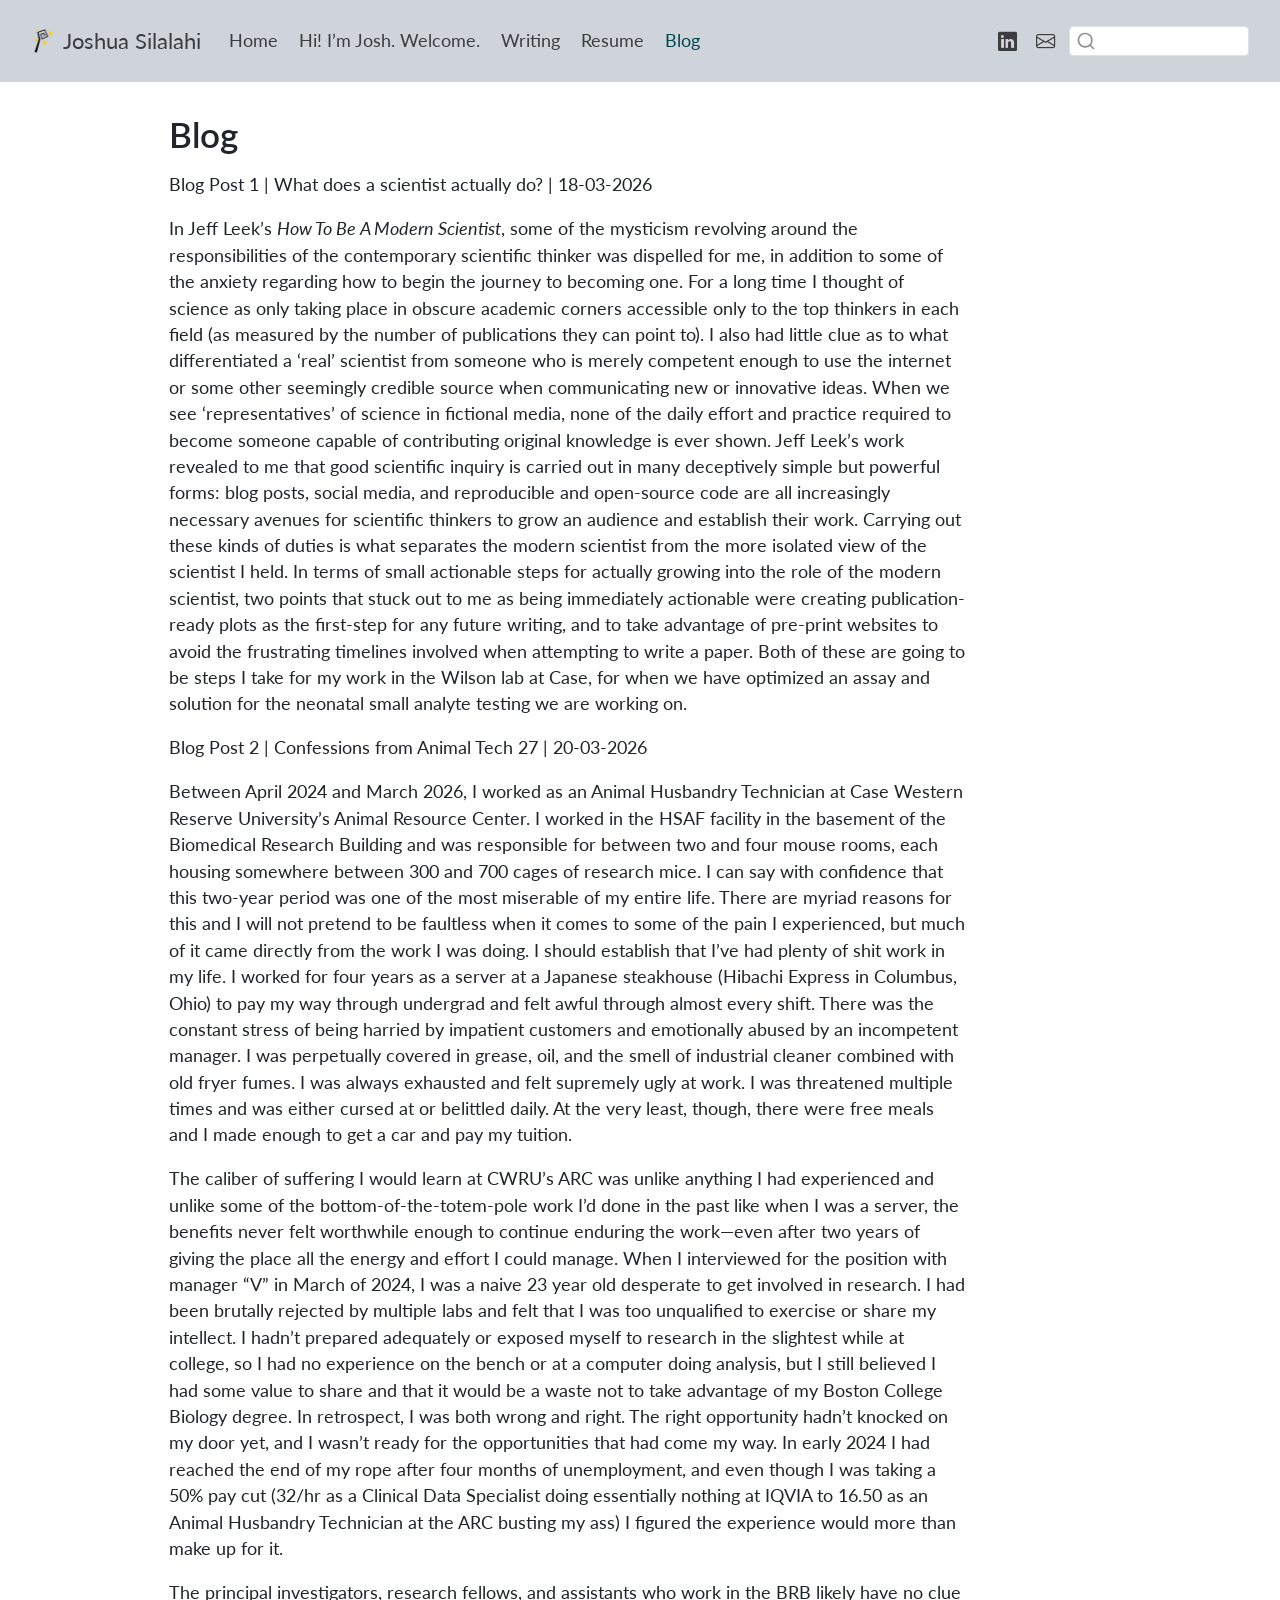
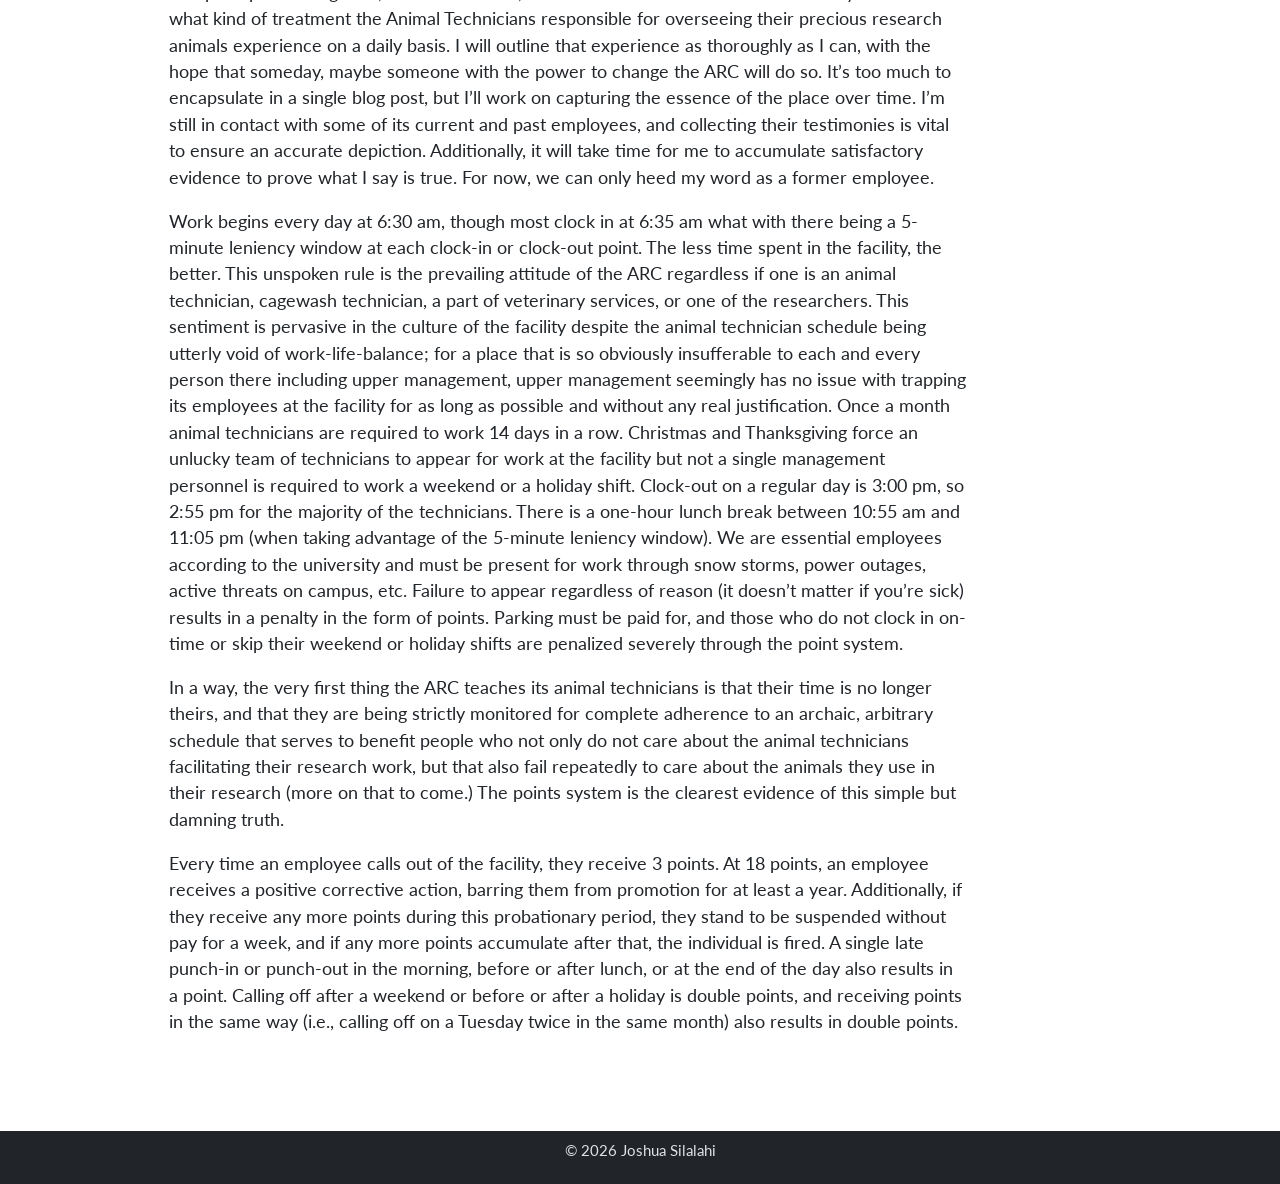
==== commit 9a417725: "some fixes" ====
--- a/docs/blog/index.html
+++ b/docs/blog/index.html
@@ -98,8 +98,8 @@
     </span>
   </li>  
   <li class="nav-item">
-    <a class="nav-link active" href="../blog/index.html" aria-current="page"> 
-<span class="menu-text">Blog</span></a>
+    <a class="nav-link" href="../index.html"> 
+<span class="menu-text">Hi! I’m Josh. Welcome.</span></a>
   </li>  
   <li class="nav-item">
     <a class="nav-link" href="../writing/index.html"> 
@@ -110,7 +110,7 @@
 <span class="menu-text">Resume</span></a>
   </li>  
   <li class="nav-item">
-    <a class="nav-link" href="../blog/index.html"> 
+    <a class="nav-link active" href="../blog/index.html" aria-current="page"> 
 <span class="menu-text">Blog</span></a>
   </li>  
 </ul>
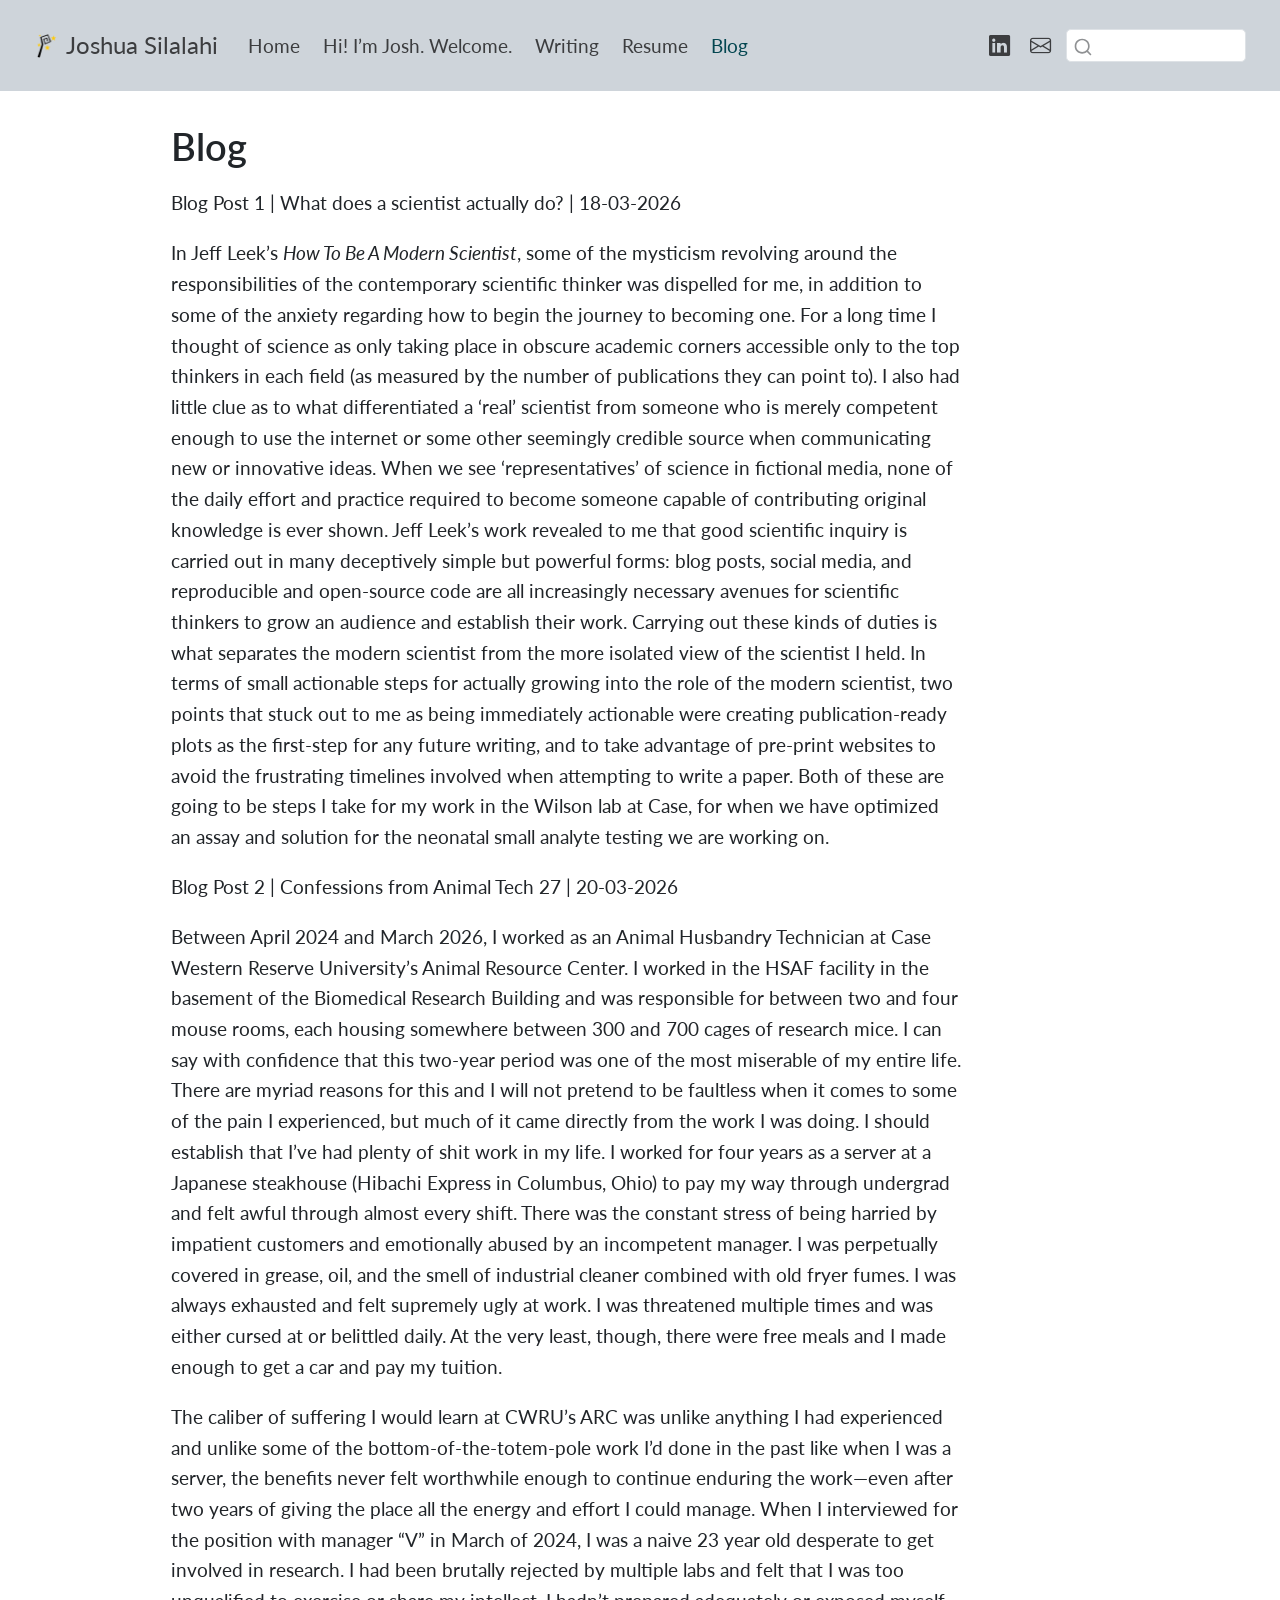
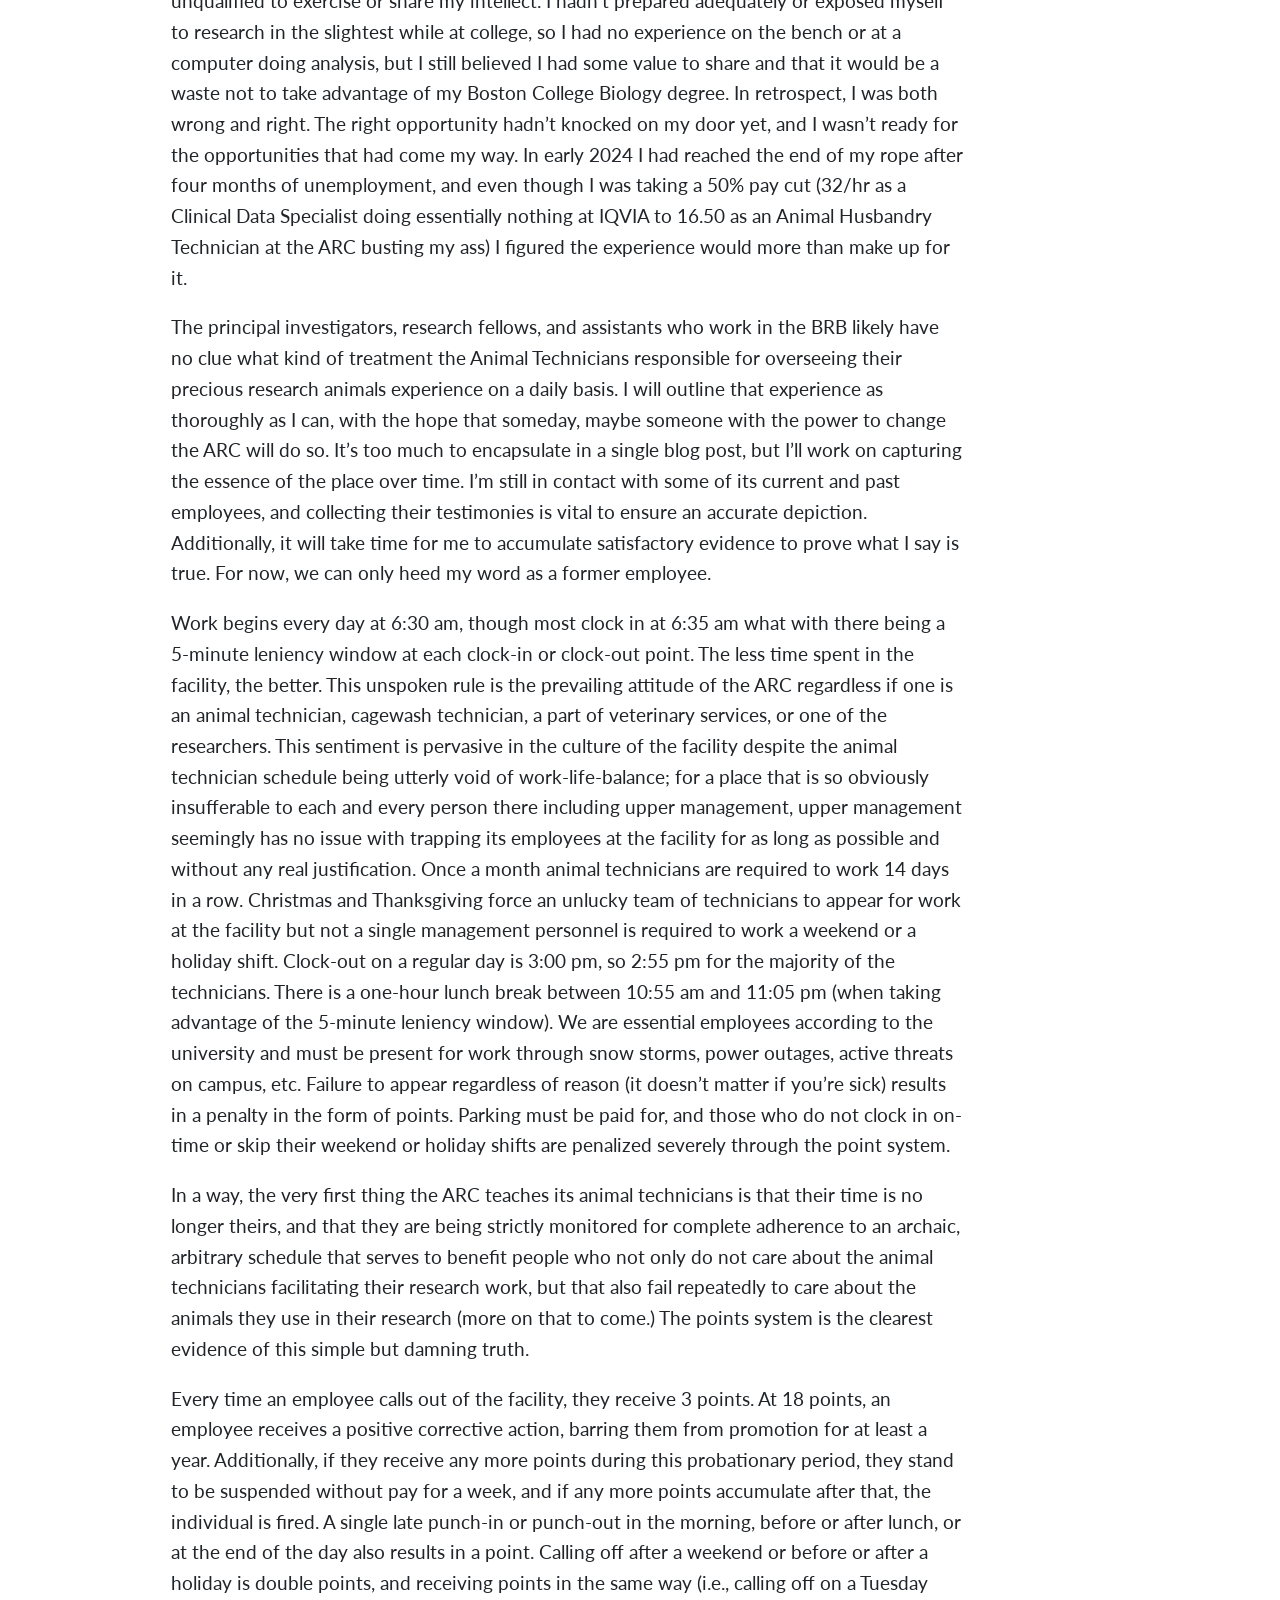
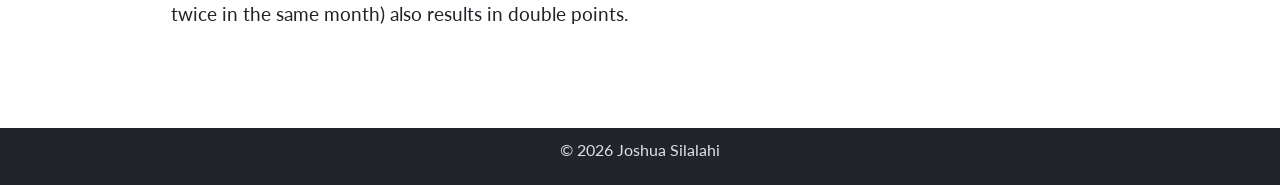
==== commit 988ba565: "changing font" ====
--- a/docs/blog/index.html
+++ b/docs/blog/index.html
@@ -40,7 +40,7 @@
 <link href="../site_libs/quarto-html/quarto-syntax-highlighting-7b89279ff1a6dce999919e0e67d4d9ec.css" rel="stylesheet" id="quarto-text-highlighting-styles">
 <script src="../site_libs/bootstrap/bootstrap.min.js"></script>
 <link href="../site_libs/bootstrap/bootstrap-icons.css" rel="stylesheet">
-<link href="../site_libs/bootstrap/bootstrap-fb18ae8b9ee1e93964e1bb9818709fba.min.css" rel="stylesheet" append-hash="true" id="quarto-bootstrap" data-mode="light">
+<link href="../site_libs/bootstrap/bootstrap-8a7befad9b9cb69b638fbc7947b9a867.min.css" rel="stylesheet" append-hash="true" id="quarto-bootstrap" data-mode="light">
 <script id="quarto-search-options" type="application/json">{
   "location": "navbar",
   "copy-button": false,
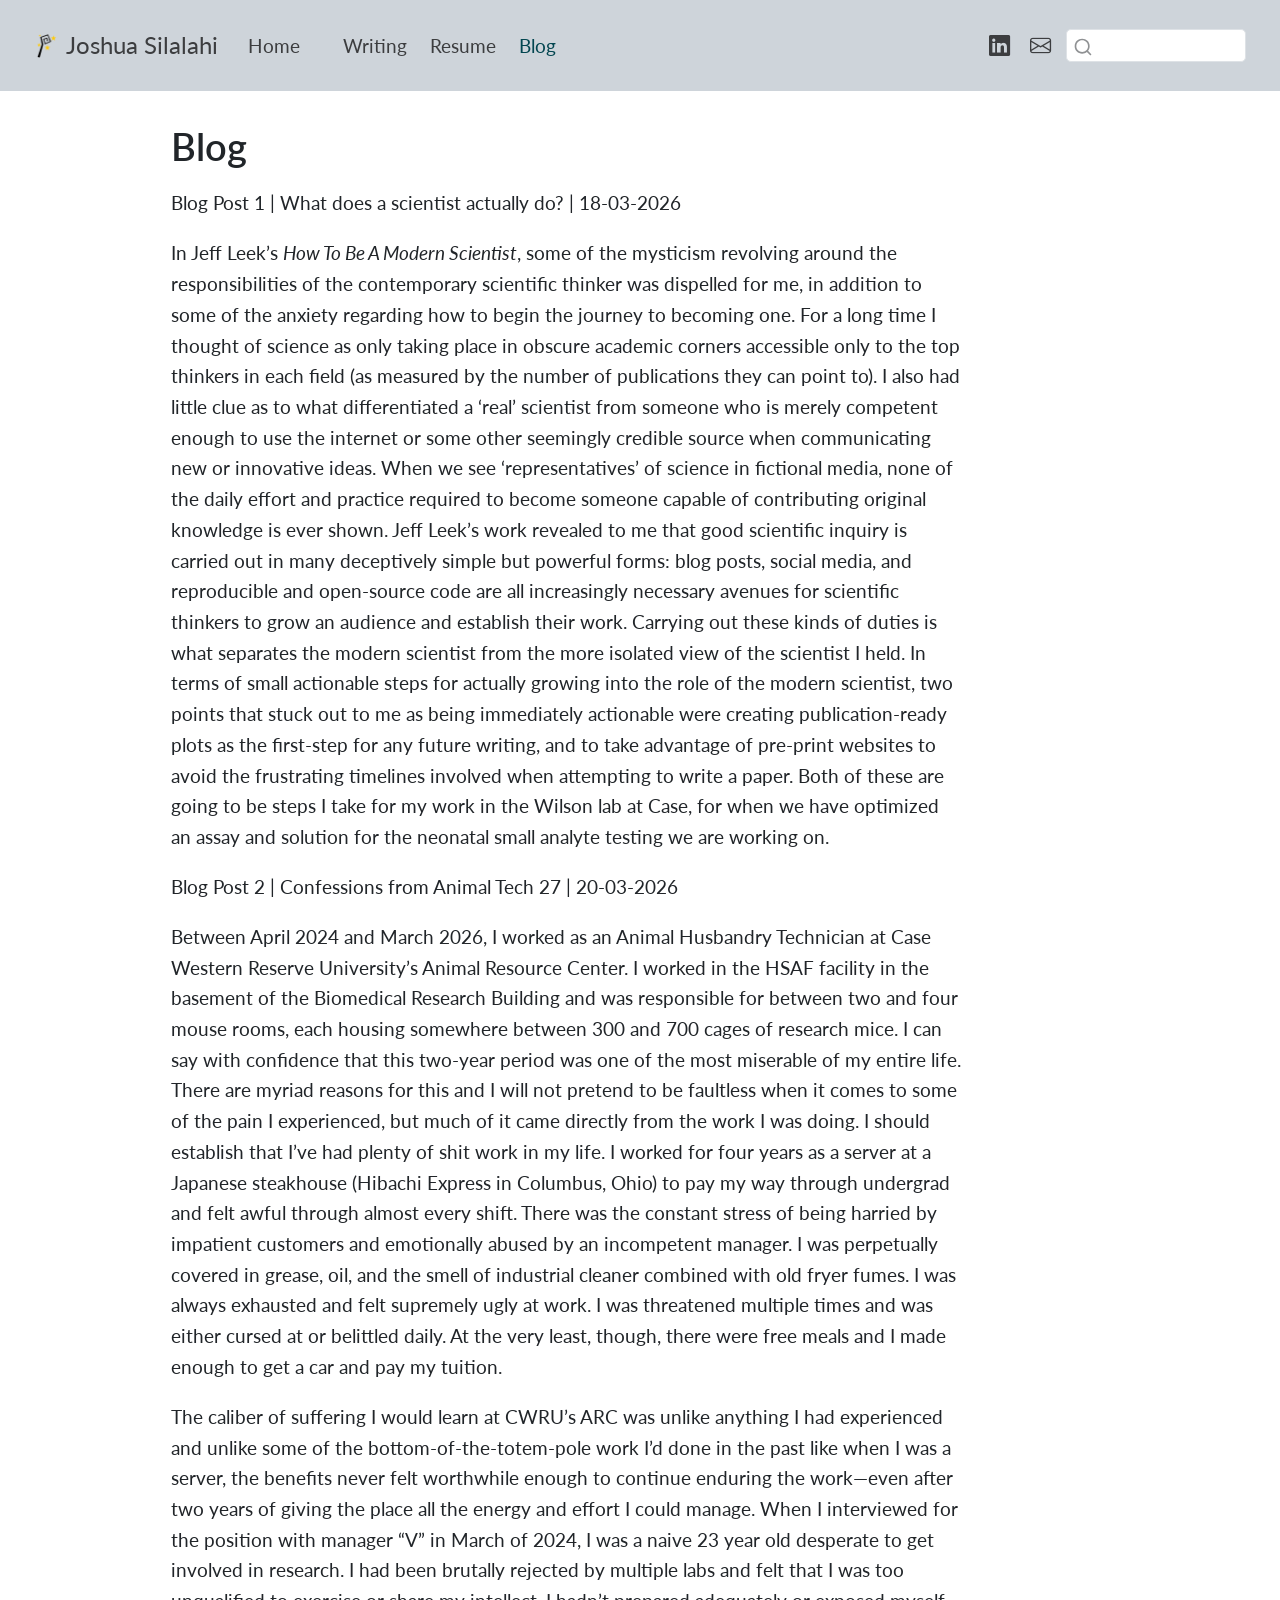
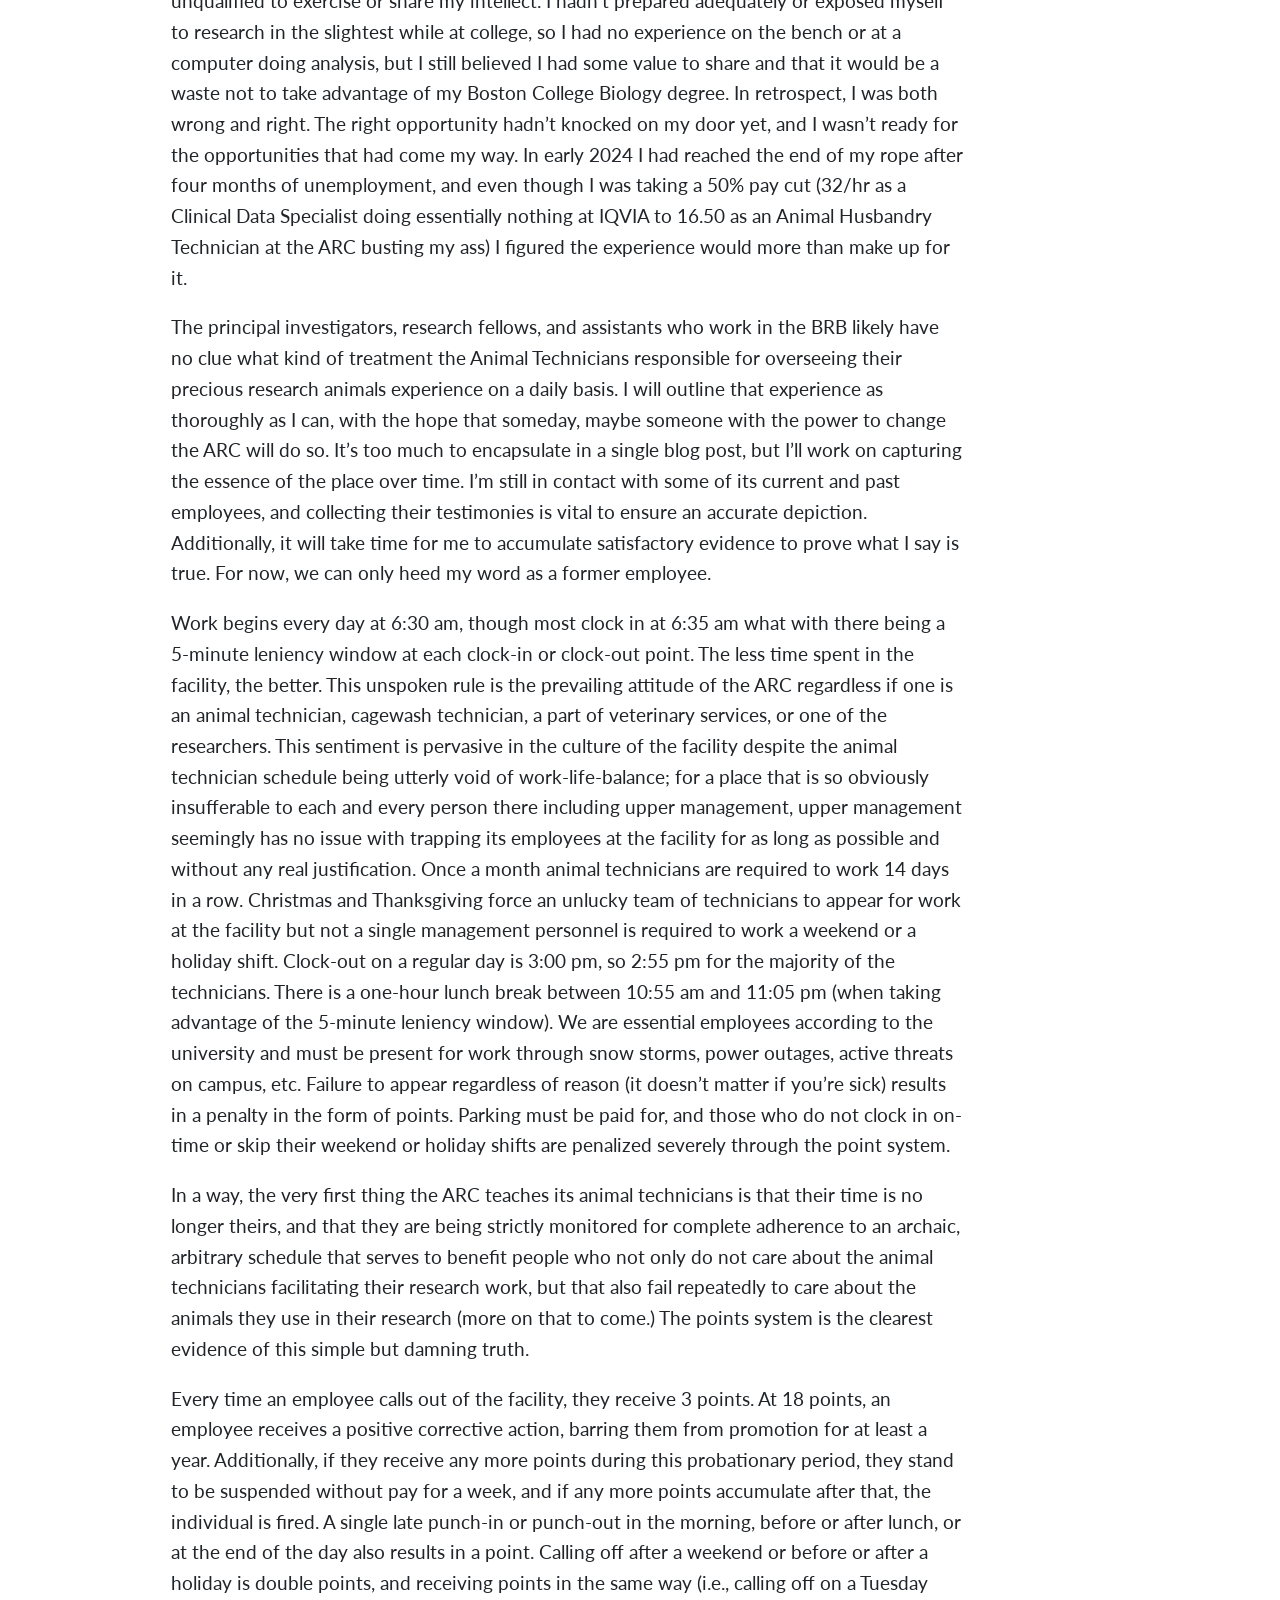
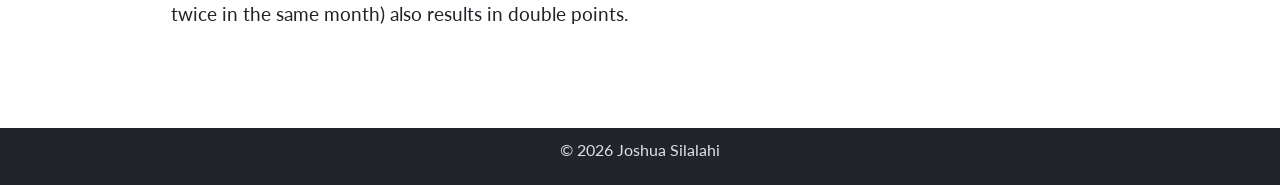
==== commit cd2e32f9: "changing fix" ====
--- a/docs/blog/index.html
+++ b/docs/blog/index.html
@@ -97,9 +97,9 @@
 <span class="menu-text">Home</span>
     </span>
   </li>  
-  <li class="nav-item">
-    <a class="nav-link" href="../index.html"> 
-<span class="menu-text">Hi! I’m Josh. Welcome.</span></a>
+  <li class="nav-item compact">
+    <a class="nav-link" href="../"> 
+<span class="menu-text"></span></a>
   </li>  
   <li class="nav-item">
     <a class="nav-link" href="../writing/index.html"> 
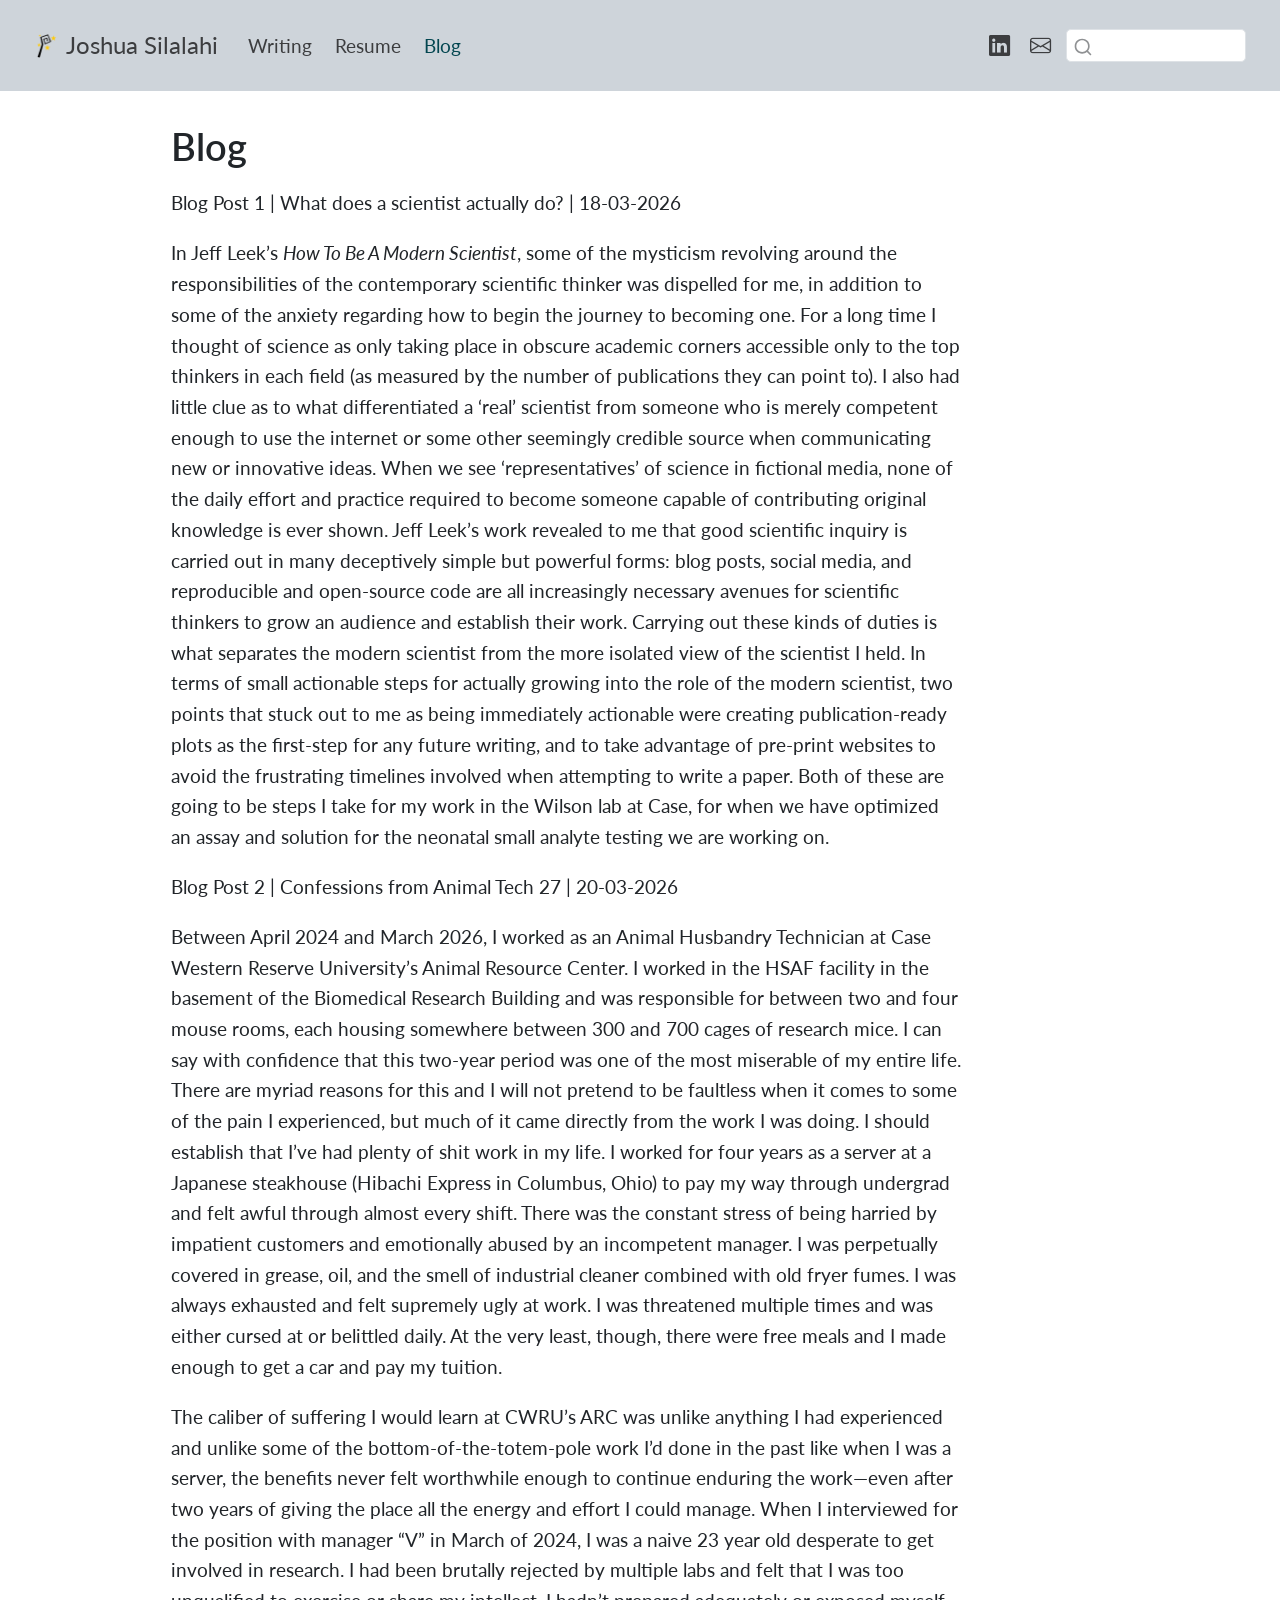
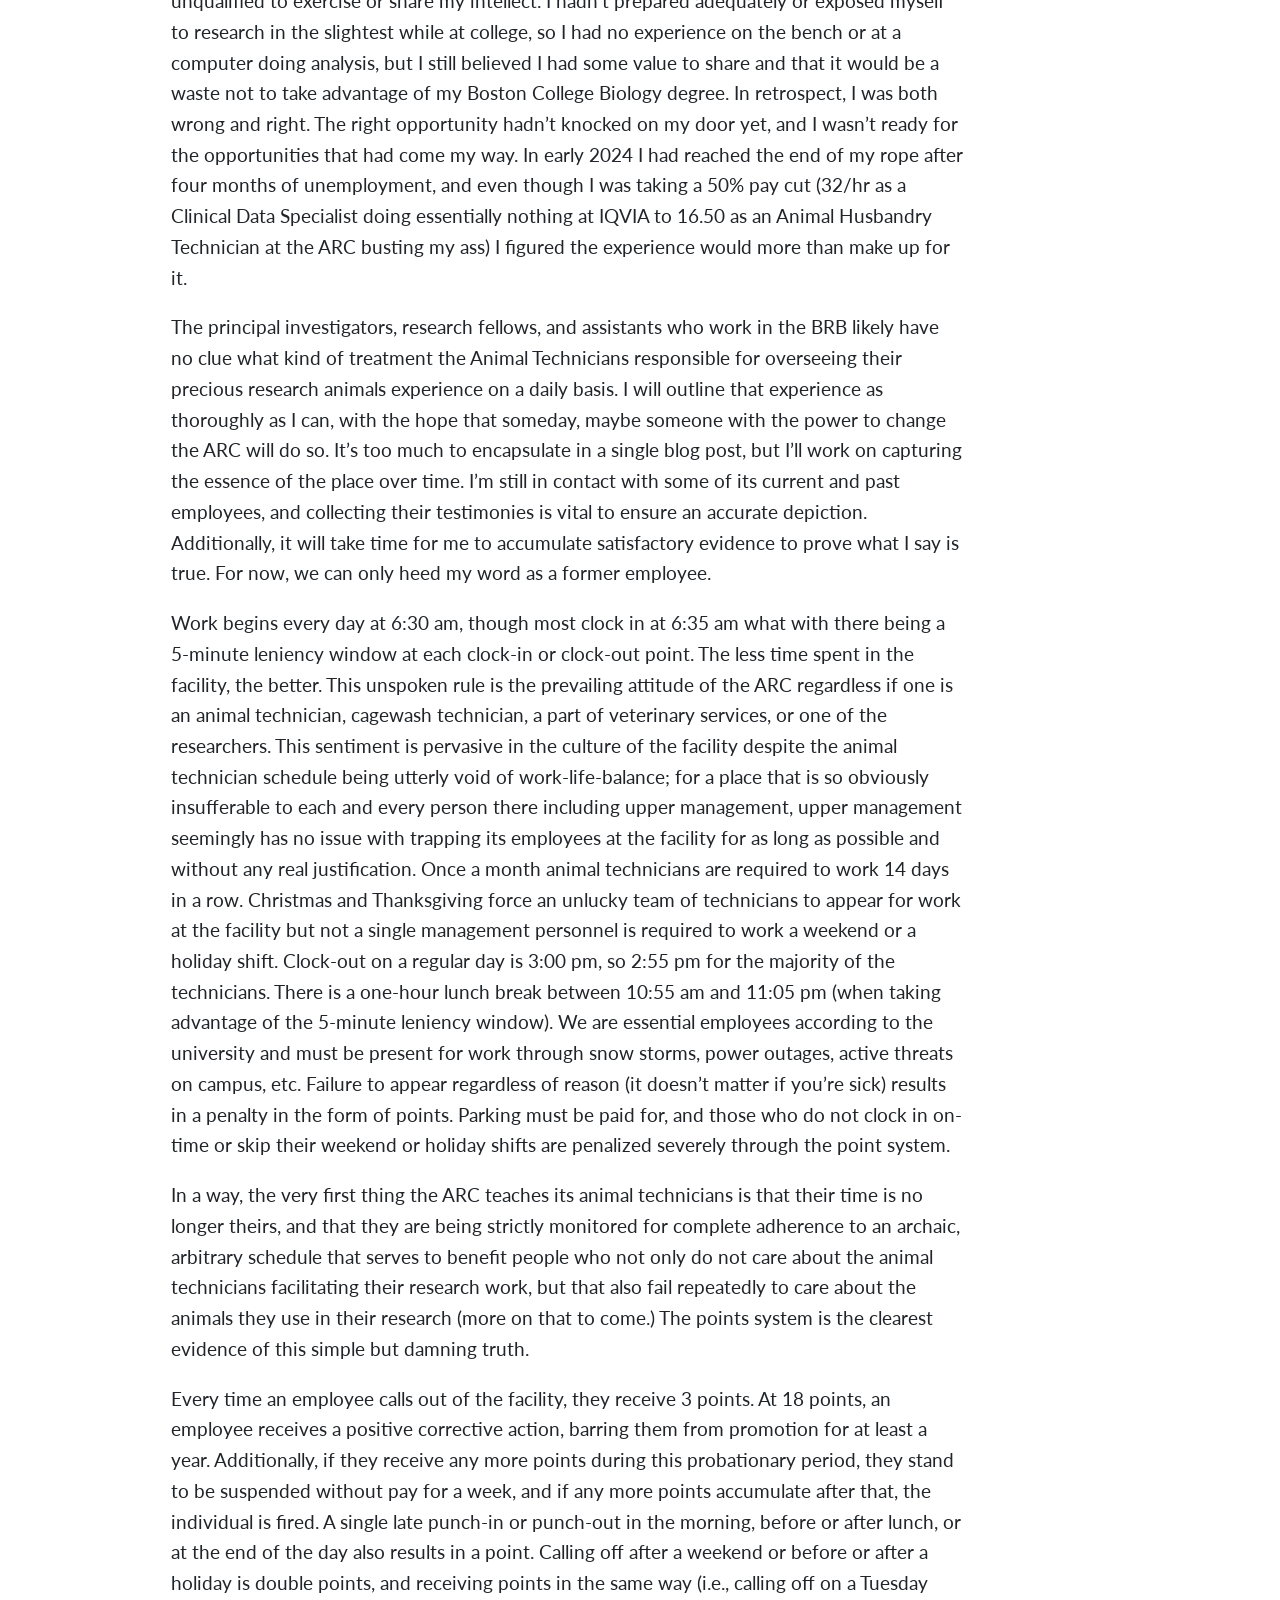
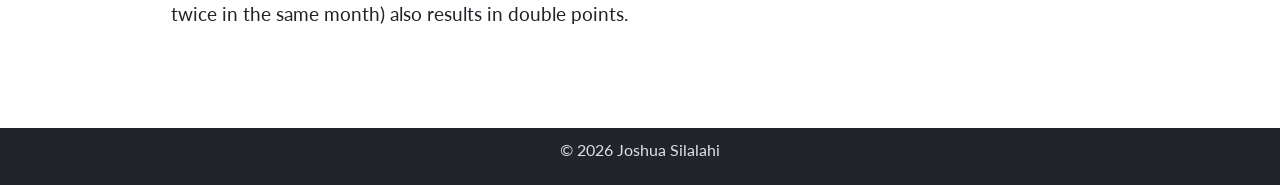
==== commit 7d90350b: "changing back" ====
--- a/docs/blog/index.html
+++ b/docs/blog/index.html
@@ -93,15 +93,6 @@
           <div class="collapse navbar-collapse" id="navbarCollapse">
             <ul class="navbar-nav navbar-nav-scroll me-auto">
   <li class="nav-item">
-    <span class="nav-link">
-<span class="menu-text">Home</span>
-    </span>
-  </li>  
-  <li class="nav-item compact">
-    <a class="nav-link" href="../"> 
-<span class="menu-text"></span></a>
-  </li>  
-  <li class="nav-item">
     <a class="nav-link" href="../writing/index.html"> 
 <span class="menu-text">Writing</span></a>
   </li>  
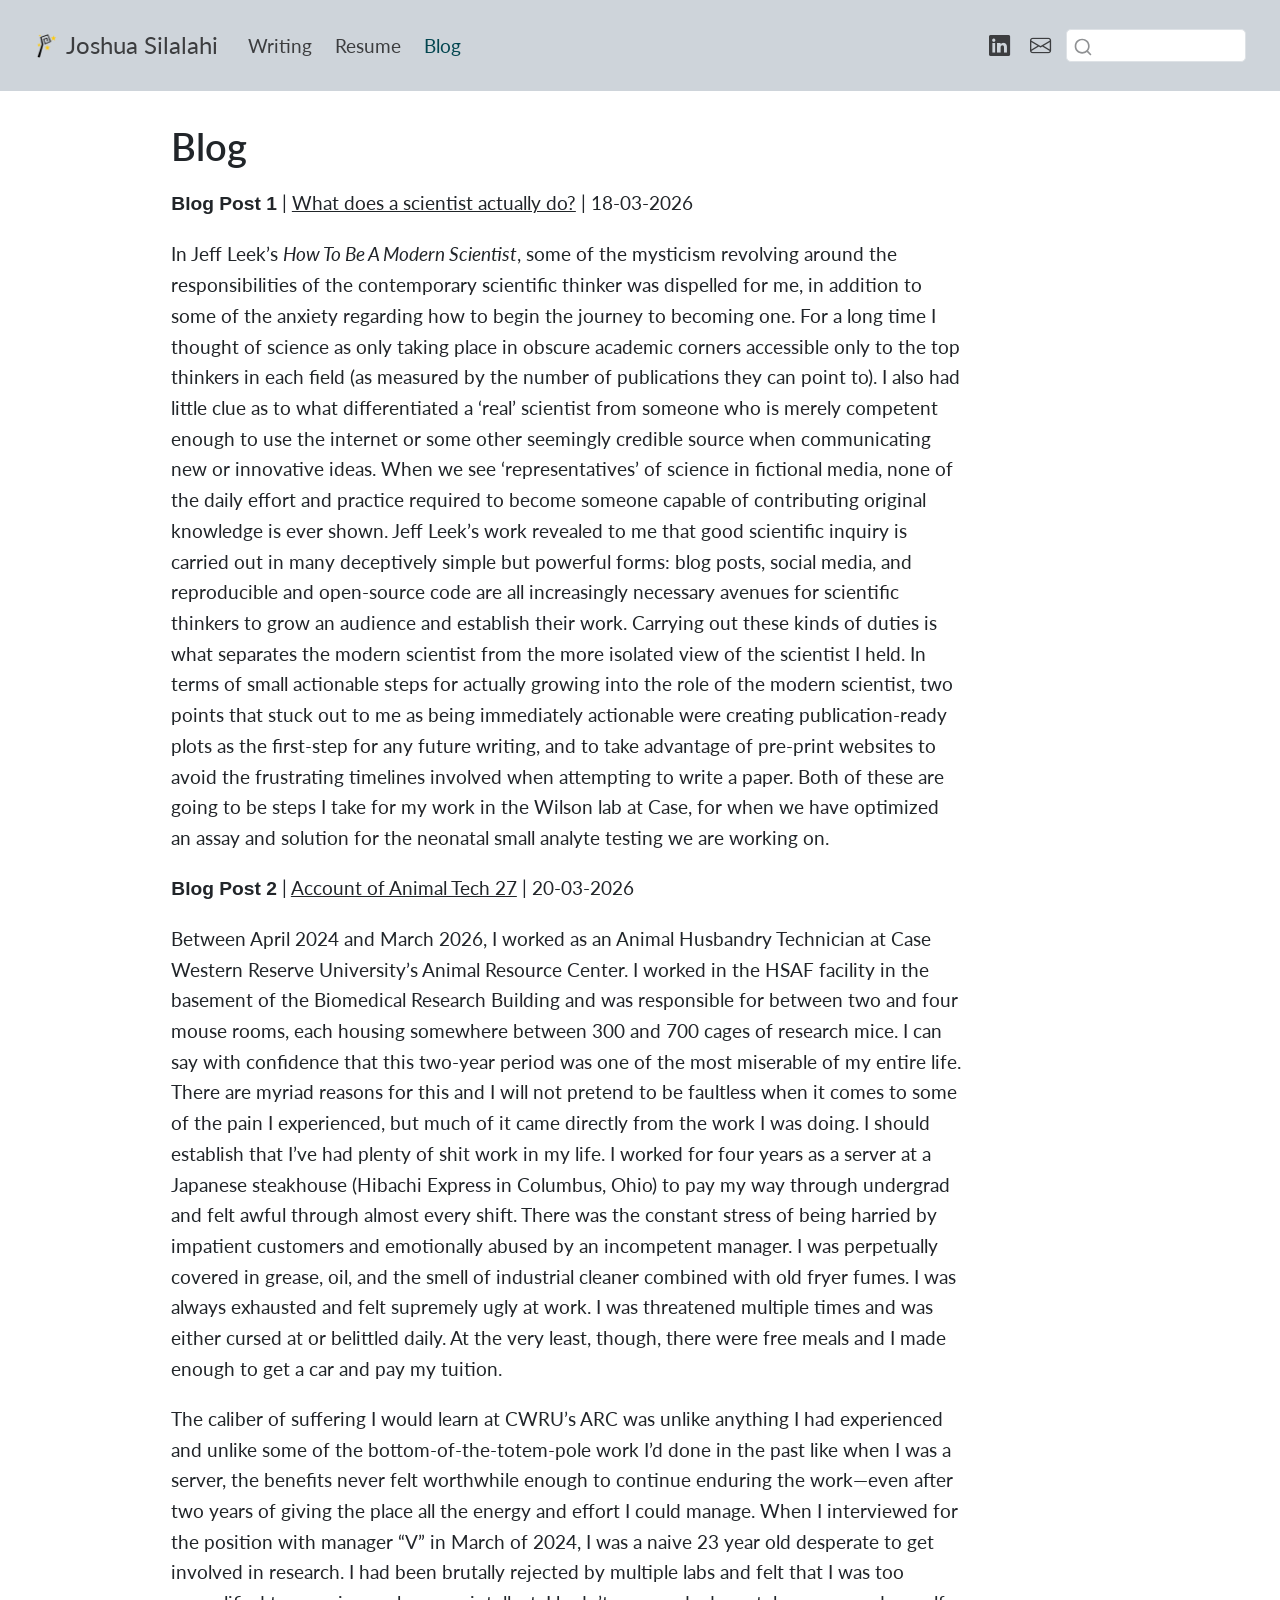
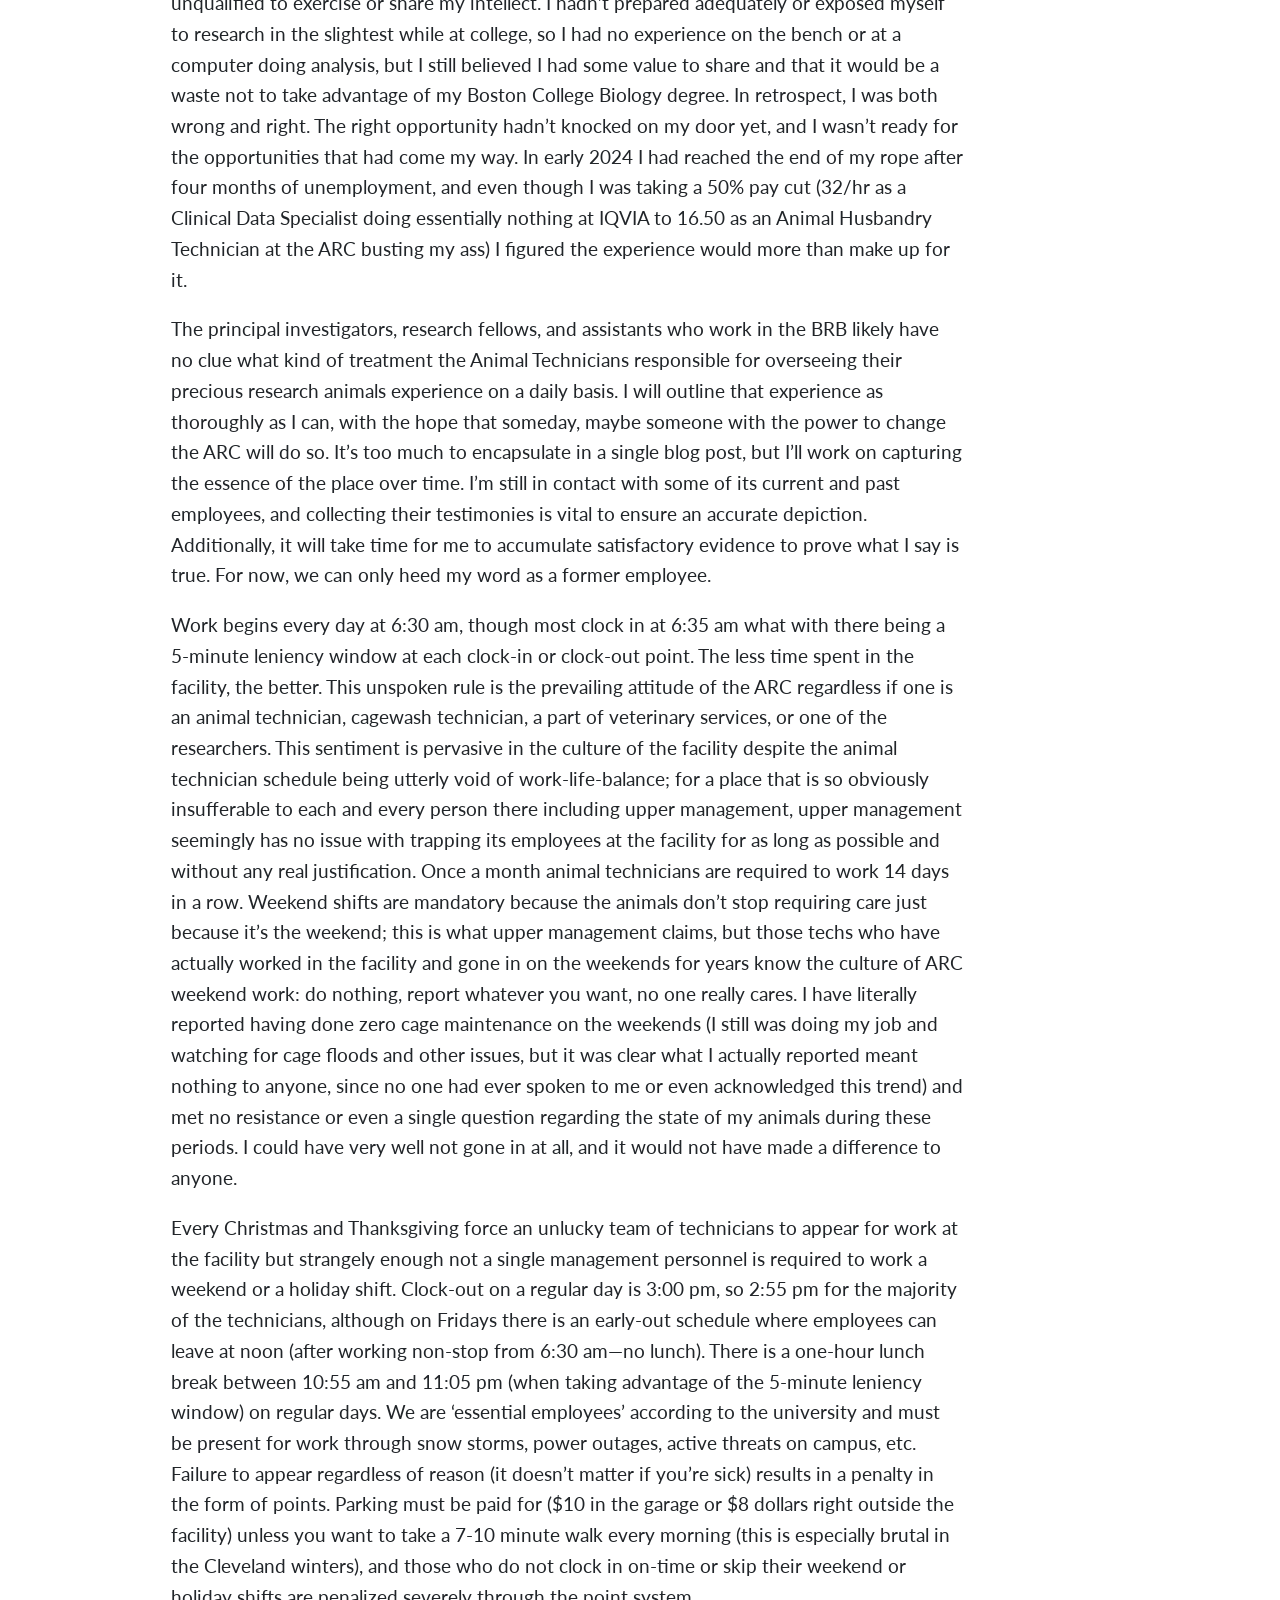
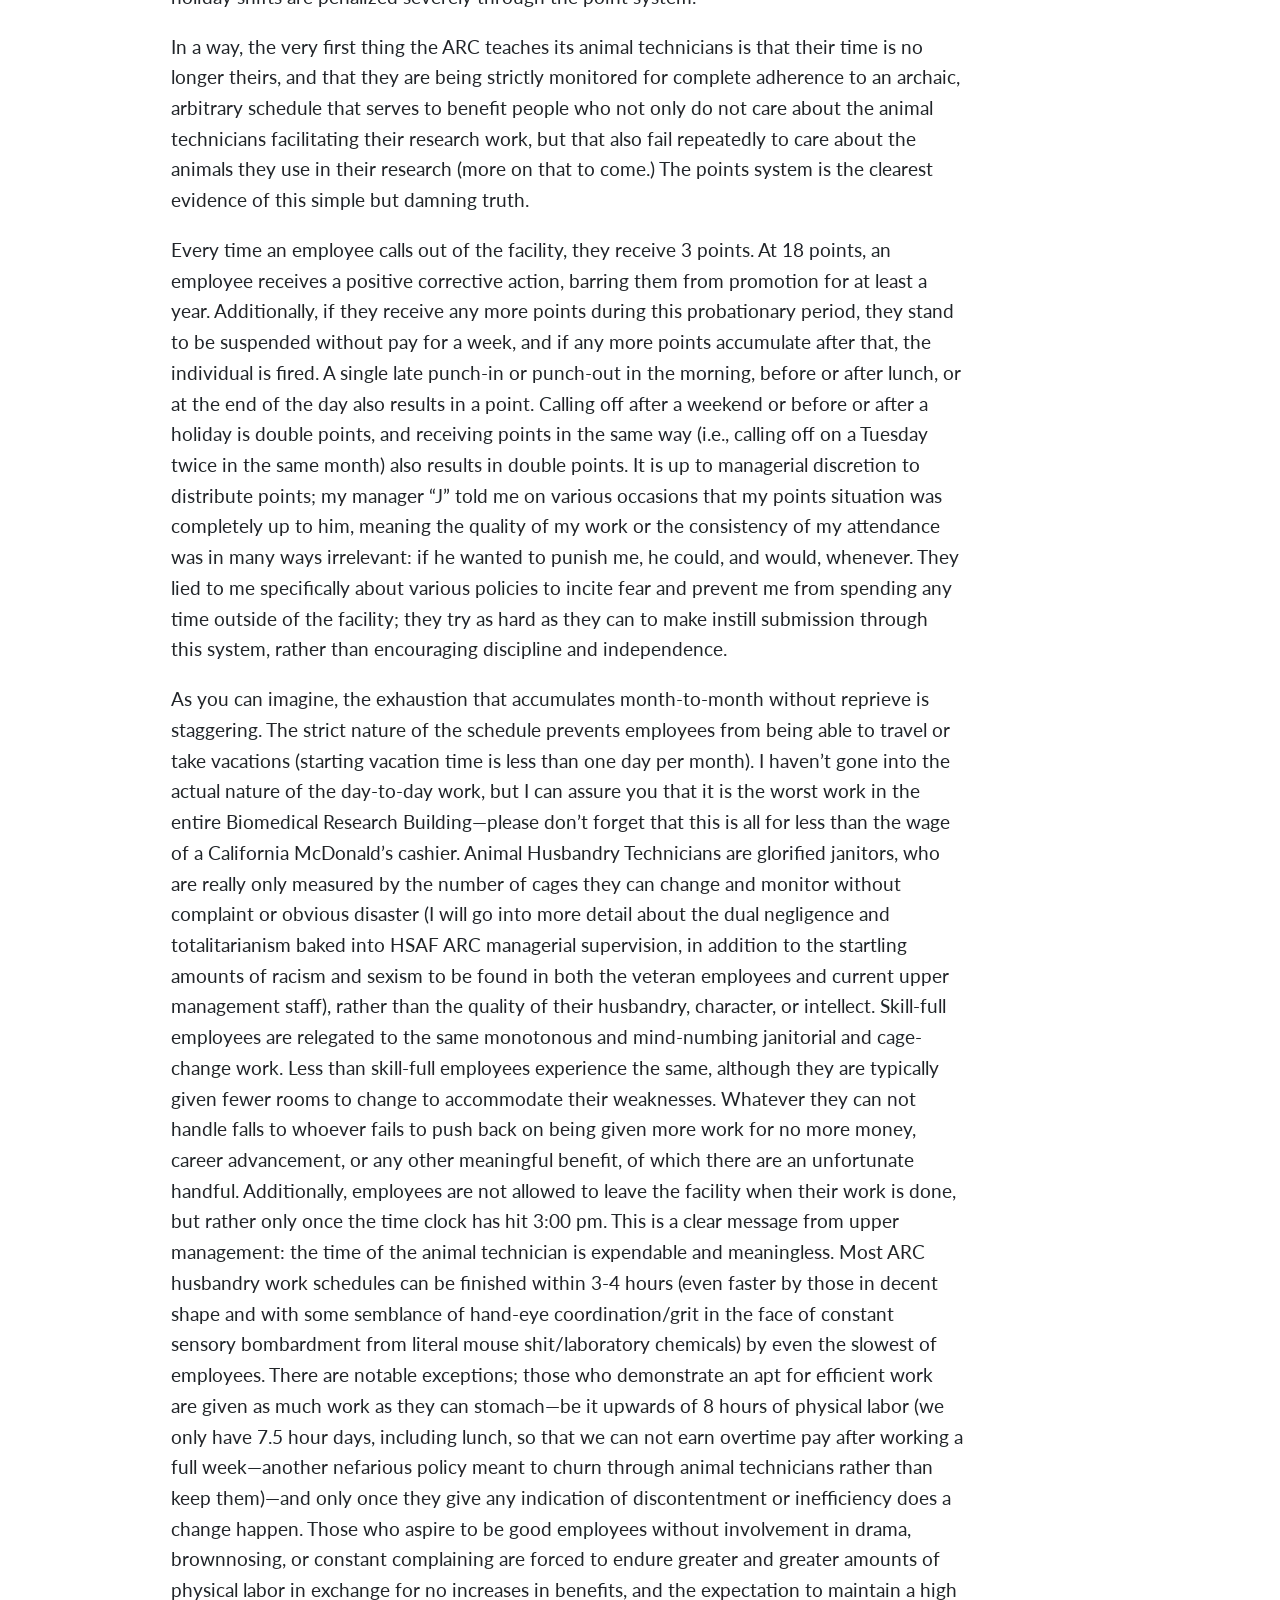
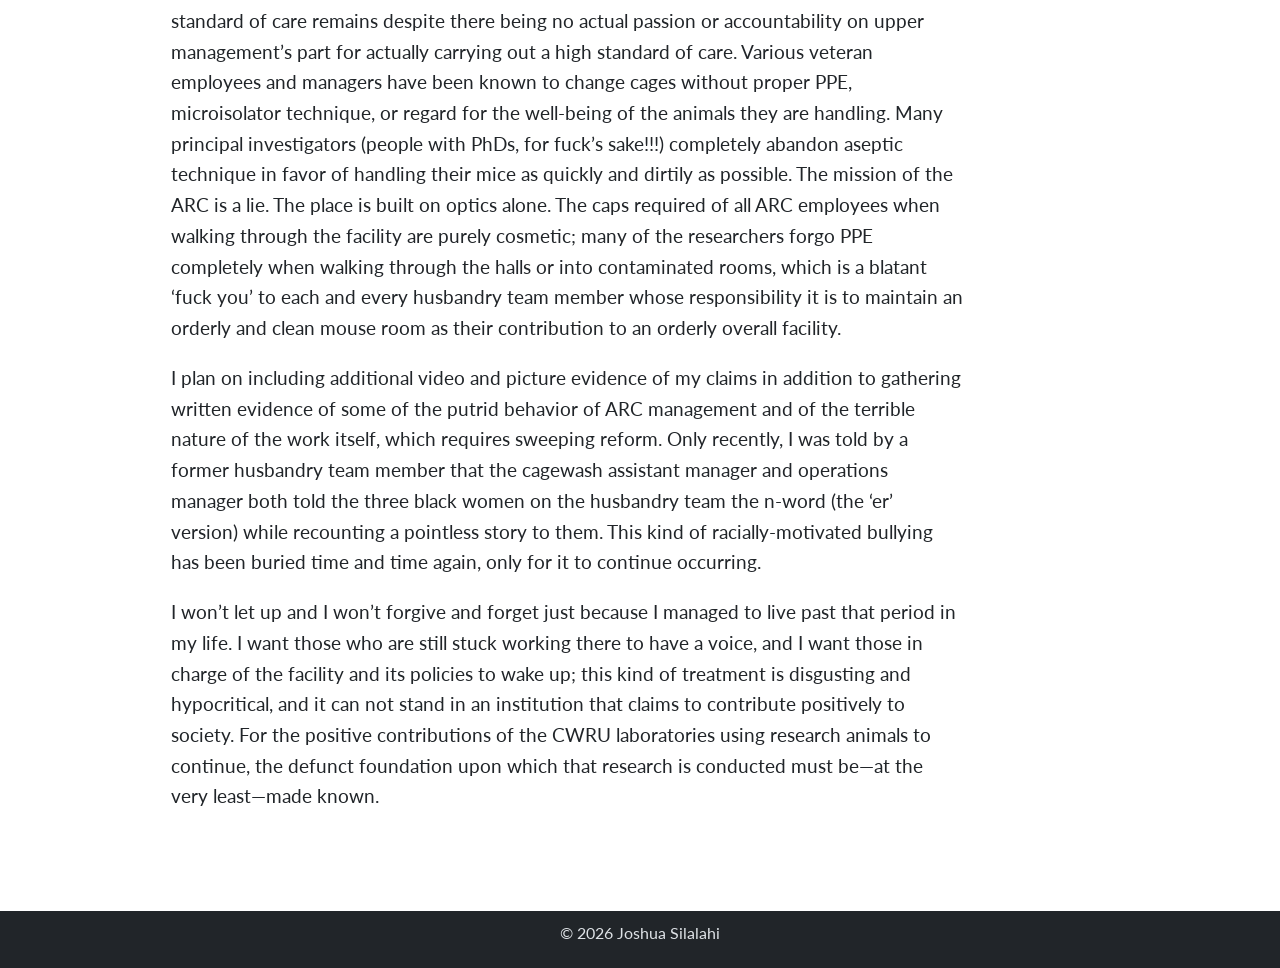
==== commit e45921c8: "1231243123" ====
--- a/docs/blog/index.html
+++ b/docs/blog/index.html
@@ -152,15 +152,19 @@
 </header>
 
 
-<p>Blog Post 1 | What does a scientist actually do? | 18-03-2026</p>
+<p><strong>Blog Post 1</strong> | <u>What does a scientist actually do?</u> | 18-03-2026</p>
 <p>In Jeff Leek’s <em>How To Be A Modern Scientist</em>, some of the mysticism revolving around the responsibilities of the contemporary scientific thinker was dispelled for me, in addition to some of the anxiety regarding how to begin the journey to becoming one. For a long time I thought of science as only taking place in obscure academic corners accessible only to the top thinkers in each field (as measured by the number of publications they can point to). I also had little clue as to what differentiated a ‘real’ scientist from someone who is merely competent enough to use the internet or some other seemingly credible source when communicating new or innovative ideas. When we see ‘representatives’ of science in fictional media, none of the daily effort and practice required to become someone capable of contributing original knowledge is ever shown. Jeff Leek’s work revealed to me that good scientific inquiry is carried out in many deceptively simple but powerful forms: blog posts, social media, and reproducible and open-source code are all increasingly necessary avenues for scientific thinkers to grow an audience and establish their work. Carrying out these kinds of duties is what separates the modern scientist from the more isolated view of the scientist I held. In terms of small actionable steps for actually growing into the role of the modern scientist, two points that stuck out to me as being immediately actionable were creating publication-ready plots as the first-step for any future writing, and to take advantage of pre-print websites to avoid the frustrating timelines involved when attempting to write a paper. Both of these are going to be steps I take for my work in the Wilson lab at Case, for when we have optimized an assay and solution for the neonatal small analyte testing we are working on.</p>
-<p>Blog Post 2 | Confessions from Animal Tech 27 | 20-03-2026</p>
+<p><strong>Blog Post 2</strong> | <u>Account of Animal Tech 27</u> | 20-03-2026</p>
 <p>Between April 2024 and March 2026, I worked as an Animal Husbandry Technician at Case Western Reserve University’s Animal Resource Center. I worked in the HSAF facility in the basement of the Biomedical Research Building and was responsible for between two and four mouse rooms, each housing somewhere between 300 and 700 cages of research mice. I can say with confidence that this two-year period was one of the most miserable of my entire life. There are myriad reasons for this and I will not pretend to be faultless when it comes to some of the pain I experienced, but much of it came directly from the work I was doing. I should establish that I’ve had plenty of shit work in my life. I worked for four years as a server at a Japanese steakhouse (Hibachi Express in Columbus, Ohio) to pay my way through undergrad and felt awful through almost every shift. There was the constant stress of being harried by impatient customers and emotionally abused by an incompetent manager. I was perpetually covered in grease, oil, and the smell of industrial cleaner combined with old fryer fumes. I was always exhausted and felt supremely ugly at work. I was threatened multiple times and was either cursed at or belittled daily. At the very least, though, there were free meals and I made enough to get a car and pay my tuition.</p>
 <p>The caliber of suffering I would learn at CWRU’s ARC was unlike anything I had experienced and unlike some of the bottom-of-the-totem-pole work I’d done in the past like when I was a server, the benefits never felt worthwhile enough to continue enduring the work—even after two years of giving the place all the energy and effort I could manage. When I interviewed for the position with manager “V” in March of 2024, I was a naive 23 year old desperate to get involved in research. I had been brutally rejected by multiple labs and felt that I was too unqualified to exercise or share my intellect. I hadn’t prepared adequately or exposed myself to research in the slightest while at college, so I had no experience on the bench or at a computer doing analysis, but I still believed I had some value to share and that it would be a waste not to take advantage of my Boston College Biology degree. In retrospect, I was both wrong and right. The right opportunity hadn’t knocked on my door yet, and I wasn’t ready for the opportunities that had come my way. In early 2024 I had reached the end of my rope after four months of unemployment, and even though I was taking a 50% pay cut (32/hr as a Clinical Data Specialist doing essentially nothing at IQVIA to 16.50 as an Animal Husbandry Technician at the ARC busting my ass) I figured the experience would more than make up for it.</p>
 <p>The principal investigators, research fellows, and assistants who work in the BRB likely have no clue what kind of treatment the Animal Technicians responsible for overseeing their precious research animals experience on a daily basis. I will outline that experience as thoroughly as I can, with the hope that someday, maybe someone with the power to change the ARC will do so. It’s too much to encapsulate in a single blog post, but I’ll work on capturing the essence of the place over time. I’m still in contact with some of its current and past employees, and collecting their testimonies is vital to ensure an accurate depiction. Additionally, it will take time for me to accumulate satisfactory evidence to prove what I say is true. For now, we can only heed my word as a former employee.</p>
-<p>Work begins every day at 6:30 am, though most clock in at 6:35 am what with there being a 5-minute leniency window at each clock-in or clock-out point. The less time spent in the facility, the better. This unspoken rule is the prevailing attitude of the ARC regardless if one is an animal technician, cagewash technician, a part of veterinary services, or one of the researchers. This sentiment is pervasive in the culture of the facility despite the animal technician schedule being utterly void of work-life-balance; for a place that is so obviously insufferable to each and every person there including upper management, upper management seemingly has no issue with trapping its employees at the facility for as long as possible and without any real justification. Once a month animal technicians are required to work 14 days in a row. Christmas and Thanksgiving force an unlucky team of technicians to appear for work at the facility but not a single management personnel is required to work a weekend or a holiday shift. Clock-out on a regular day is 3:00 pm, so 2:55 pm for the majority of the technicians. There is a one-hour lunch break between 10:55 am and 11:05 pm (when taking advantage of the 5-minute leniency window). We are essential employees according to the university and must be present for work through snow storms, power outages, active threats on campus, etc. Failure to appear regardless of reason (it doesn’t matter if you’re sick) results in a penalty in the form of points. Parking must be paid for, and those who do not clock in on-time or skip their weekend or holiday shifts are penalized severely through the point system.</p>
+<p>Work begins every day at 6:30 am, though most clock in at 6:35 am what with there being a 5-minute leniency window at each clock-in or clock-out point. The less time spent in the facility, the better. This unspoken rule is the prevailing attitude of the ARC regardless if one is an animal technician, cagewash technician, a part of veterinary services, or one of the researchers. This sentiment is pervasive in the culture of the facility despite the animal technician schedule being utterly void of work-life-balance; for a place that is so obviously insufferable to each and every person there including upper management, upper management seemingly has no issue with trapping its employees at the facility for as long as possible and without any real justification. Once a month animal technicians are required to work 14 days in a row. Weekend shifts are mandatory because the animals don’t stop requiring care just because it’s the weekend; this is what upper management claims, but those techs who have actually worked in the facility and gone in on the weekends for years know the culture of ARC weekend work: do nothing, report whatever you want, no one really cares. I have literally reported having done zero cage maintenance on the weekends (I still was doing my job and watching for cage floods and other issues, but it was clear what I actually reported meant nothing to anyone, since no one had ever spoken to me or even acknowledged this trend) and met no resistance or even a single question regarding the state of my animals during these periods. I could have very well not gone in at all, and it would not have made a difference to anyone.</p>
+<p>Every Christmas and Thanksgiving force an unlucky team of technicians to appear for work at the facility but strangely enough not a single management personnel is required to work a weekend or a holiday shift. Clock-out on a regular day is 3:00 pm, so 2:55 pm for the majority of the technicians, although on Fridays there is an early-out schedule where employees can leave at noon (after working non-stop from 6:30 am—no lunch). There is a one-hour lunch break between 10:55 am and 11:05 pm (when taking advantage of the 5-minute leniency window) on regular days. We are ‘essential employees’ according to the university and must be present for work through snow storms, power outages, active threats on campus, etc. Failure to appear regardless of reason (it doesn’t matter if you’re sick) results in a penalty in the form of points. Parking must be paid for ($10 in the garage or $8 dollars right outside the facility) unless you want to take a 7-10 minute walk every morning (this is especially brutal in the Cleveland winters), and those who do not clock in on-time or skip their weekend or holiday shifts are penalized severely through the point system.</p>
 <p>In a way, the very first thing the ARC teaches its animal technicians is that their time is no longer theirs, and that they are being strictly monitored for complete adherence to an archaic, arbitrary schedule that serves to benefit people who not only do not care about the animal technicians facilitating their research work, but that also fail repeatedly to care about the animals they use in their research (more on that to come.) The points system is the clearest evidence of this simple but damning truth.</p>
-<p>Every time an employee calls out of the facility, they receive 3 points. At 18 points, an employee receives a positive corrective action, barring them from promotion for at least a year. Additionally, if they receive any more points during this probationary period, they stand to be suspended without pay for a week, and if any more points accumulate after that, the individual is fired. A single late punch-in or punch-out in the morning, before or after lunch, or at the end of the day also results in a point. Calling off after a weekend or before or after a holiday is double points, and receiving points in the same way (i.e., calling off on a Tuesday twice in the same month) also results in double points.</p>
+<p>Every time an employee calls out of the facility, they receive 3 points. At 18 points, an employee receives a positive corrective action, barring them from promotion for at least a year. Additionally, if they receive any more points during this probationary period, they stand to be suspended without pay for a week, and if any more points accumulate after that, the individual is fired. A single late punch-in or punch-out in the morning, before or after lunch, or at the end of the day also results in a point. Calling off after a weekend or before or after a holiday is double points, and receiving points in the same way (i.e., calling off on a Tuesday twice in the same month) also results in double points. It is up to managerial discretion to distribute points; my manager “J” told me on various occasions that my points situation was completely up to him, meaning the quality of my work or the consistency of my attendance was in many ways irrelevant: if he wanted to punish me, he could, and would, whenever. They lied to me specifically about various policies to incite fear and prevent me from spending any time outside of the facility; they try as hard as they can to make instill submission through this system, rather than encouraging discipline and independence.</p>
+<p>As you can imagine, the exhaustion that accumulates month-to-month without reprieve is staggering. The strict nature of the schedule prevents employees from being able to travel or take vacations (starting vacation time is less than one day per month). I haven’t gone into the actual nature of the day-to-day work, but I can assure you that it is the worst work in the entire Biomedical Research Building—please don’t forget that this is all for less than the wage of a California McDonald’s cashier. Animal Husbandry Technicians are glorified janitors, who are really only measured by the number of cages they can change and monitor without complaint or obvious disaster (I will go into more detail about the dual negligence and totalitarianism baked into HSAF ARC managerial supervision, in addition to the startling amounts of racism and sexism to be found in both the veteran employees and current upper management staff), rather than the quality of their husbandry, character, or intellect. Skill-full employees are relegated to the same monotonous and mind-numbing janitorial and cage-change work. Less than skill-full employees experience the same, although they are typically given fewer rooms to change to accommodate their weaknesses. Whatever they can not handle falls to whoever fails to push back on being given more work for no more money, career advancement, or any other meaningful benefit, of which there are an unfortunate handful. Additionally, employees are not allowed to leave the facility when their work is done, but rather only once the time clock has hit 3:00 pm. This is a clear message from upper management: the time of the animal technician is expendable and meaningless. Most ARC husbandry work schedules can be finished within 3-4 hours (even faster by those in decent shape and with some semblance of hand-eye coordination/grit in the face of constant sensory bombardment from literal mouse shit/laboratory chemicals) by even the slowest of employees. There are notable exceptions; those who demonstrate an apt for efficient work are given as much work as they can stomach—be it upwards of 8 hours of physical labor (we only have 7.5 hour days, including lunch, so that we can not earn overtime pay after working a full week—another nefarious policy meant to churn through animal technicians rather than keep them)—and only once they give any indication of discontentment or inefficiency does a change happen. Those who aspire to be good employees without involvement in drama, brownnosing, or constant complaining are forced to endure greater and greater amounts of physical labor in exchange for no increases in benefits, and the expectation to maintain a high standard of care remains despite there being no actual passion or accountability on upper management’s part for actually carrying out a high standard of care. Various veteran employees and managers have been known to change cages without proper PPE, microisolator technique, or regard for the well-being of the animals they are handling. Many principal investigators (people with PhDs, for fuck’s sake!!!) completely abandon aseptic technique in favor of handling their mice as quickly and dirtily as possible. The mission of the ARC is a lie. The place is built on optics alone. The caps required of all ARC employees when walking through the facility are purely cosmetic; many of the researchers forgo PPE completely when walking through the halls or into contaminated rooms, which is a blatant ‘fuck you’ to each and every husbandry team member whose responsibility it is to maintain an orderly and clean mouse room as their contribution to an orderly overall facility.</p>
+<p>I plan on including additional video and picture evidence of my claims in addition to gathering written evidence of some of the putrid behavior of ARC management and of the terrible nature of the work itself, which requires sweeping reform. Only recently, I was told by a former husbandry team member that the cagewash assistant manager and operations manager both told the three black women on the husbandry team the n-word (the ‘er’ version) while recounting a pointless story to them. This kind of racially-motivated bullying has been buried time and time again, only for it to continue occurring.</p>
+<p>I won’t let up and I won’t forgive and forget just because I managed to live past that period in my life. I want those who are still stuck working there to have a voice, and I want those in charge of the facility and its policies to wake up; this kind of treatment is disgusting and hypocritical, and it can not stand in an institution that claims to contribute positively to society. For the positive contributions of the CWRU laboratories using research animals to continue, the defunct foundation upon which that research is conducted must be—at the very least—made known.</p>
 
 
 
